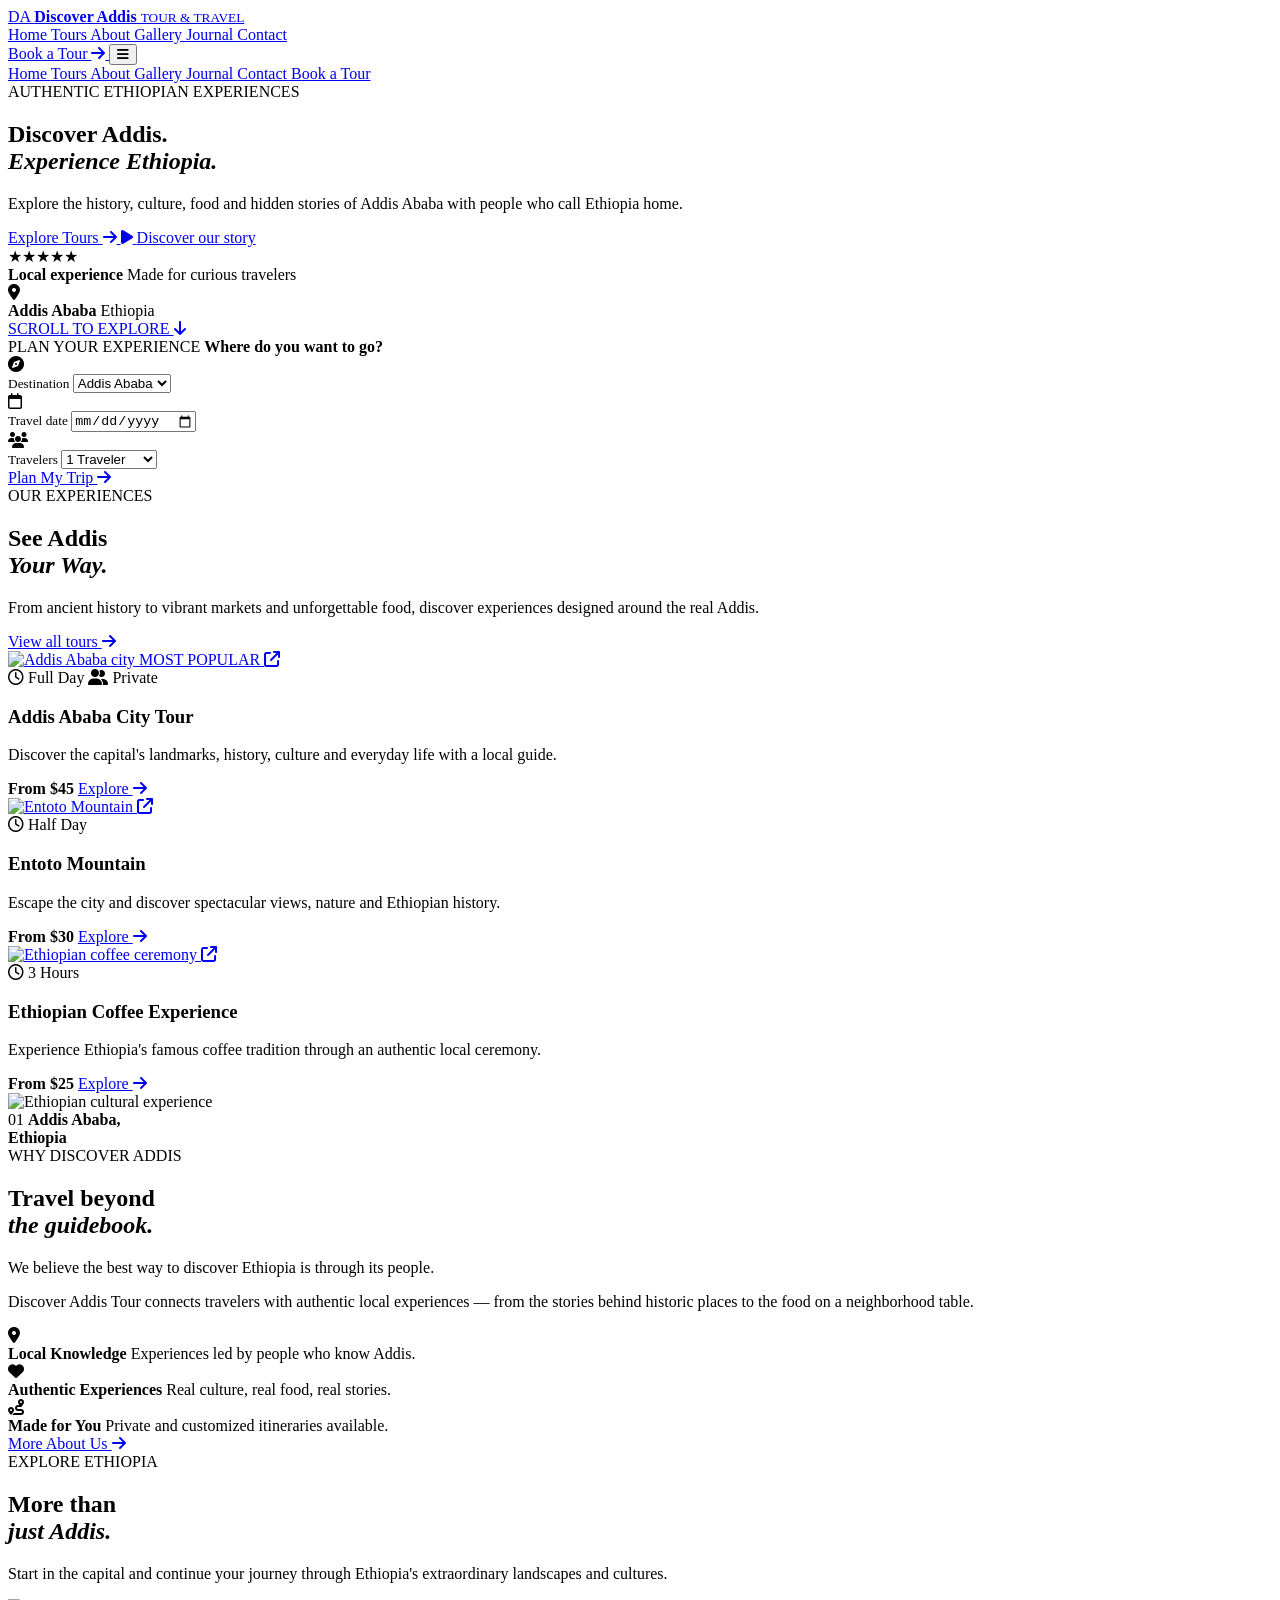
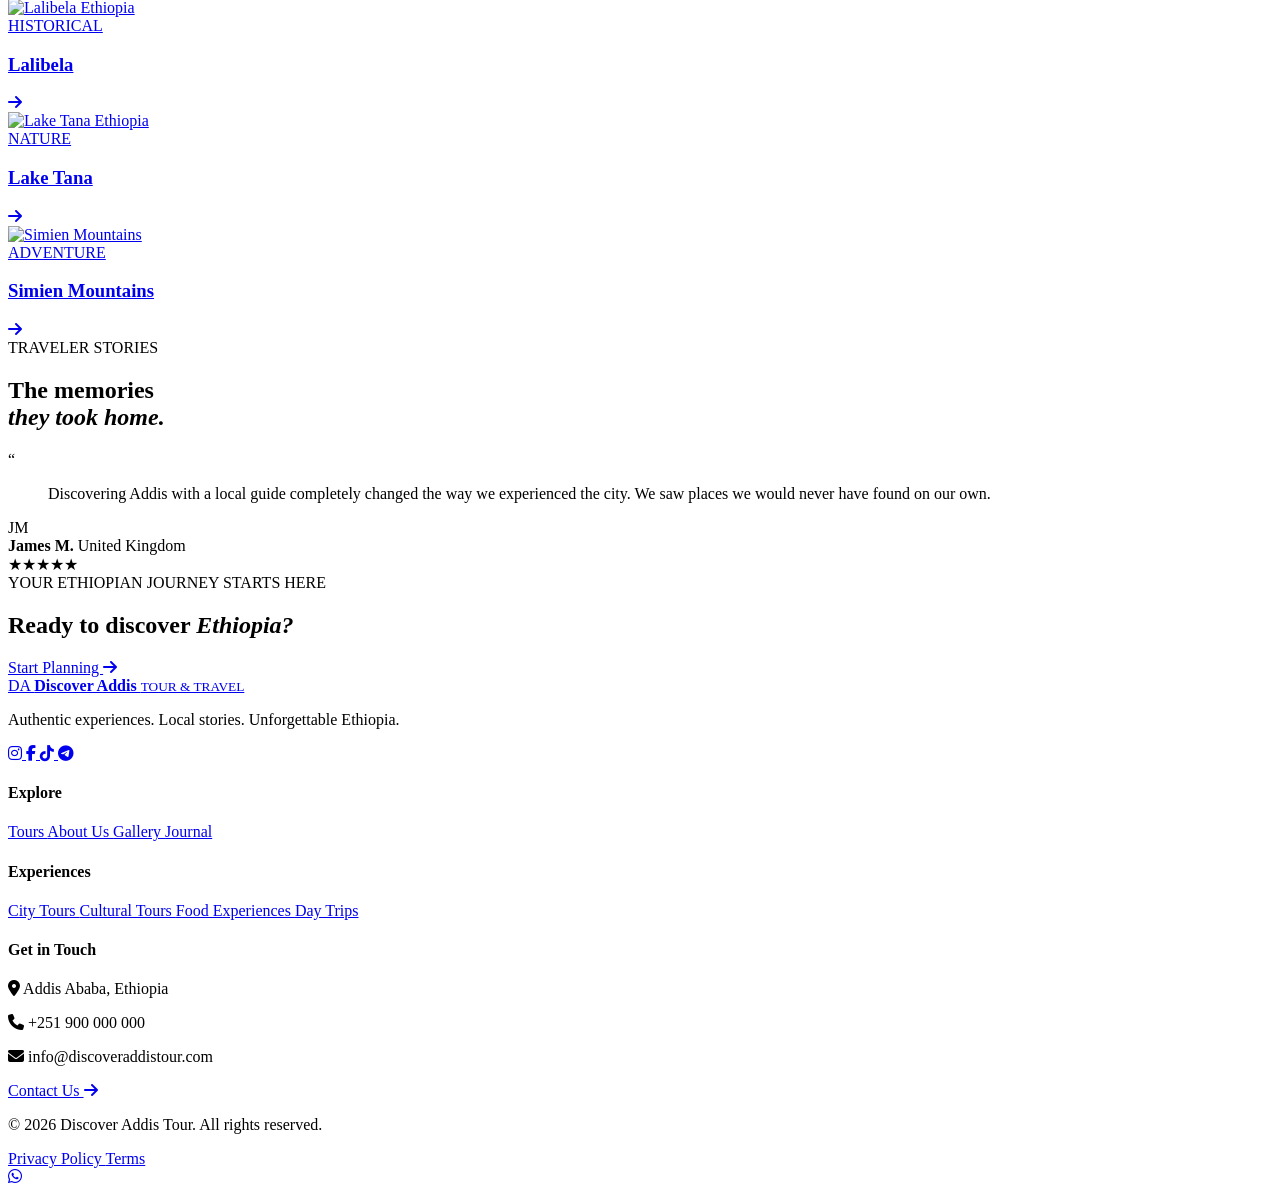
==== index.html @ e132320f "Add files via upload" ====
<!DOCTYPE html>
<html lang="en">
<head>

    <meta charset="UTF-8">

    <meta name="viewport"
          content="width=device-width, initial-scale=1.0">

    <title>
        Discover Addis Tour | Experience Ethiopia
    </title>

    <meta name="description"
          content="Discover Addis Ababa and Ethiopia with authentic local tours, cultural experiences, food tours, city tours and customized travel experiences.">

    <meta name="keywords"
          content="Addis Ababa tours, Ethiopia tours, Addis city tour, Ethiopia travel, Ethiopian culture, Discover Addis Tour">

    <link rel="preconnect"
          href="https://fonts.googleapis.com">

    <link rel="preconnect"
          href="https://fonts.gstatic.com"
          crossorigin>

    <link href="https://fonts.googleapis.com/css2?family=DM+Sans:wght@400;500;600;700&family=Playfair+Display:wght@500;600;700&display=swap"
          rel="stylesheet">

    <link rel="stylesheet"
          href="https://cdnjs.cloudflare.com/ajax/libs/font-awesome/6.6.0/css/all.min.css">

    <link rel="stylesheet"
          href="css/style.css">

</head>


<body>


<!-- =====================================================
     HEADER
===================================================== -->

<header class="site-header">

    <div class="container header-inner">


        <!-- LOGO -->

        <a href="index.html"
           class="brand">

            <span class="brand-mark">
                DA
            </span>

            <span class="brand-text">

                <strong>
                    Discover Addis
                </strong>

                <small>
                    TOUR & TRAVEL
                </small>

            </span>

        </a>


        <!-- DESKTOP NAVIGATION -->

        <nav class="main-nav">

            <a href="index.html"
               class="active">
                Home
            </a>

            <a href="tours.html">
                Tours
            </a>

            <a href="about.html">
                About
            </a>

            <a href="gallery.html">
                Gallery
            </a>

            <a href="blog.html">
                Journal
            </a>

            <a href="contact.html">
                Contact
            </a>

        </nav>


        <!-- HEADER ACTION -->

        <a href="contact.html"
           class="header-book">

            Book a Tour

            <i class="fa-solid fa-arrow-right"></i>

        </a>


        <!-- MOBILE BUTTON -->

        <button class="mobile-menu"
                id="mobileMenu"
                aria-label="Open menu">

            <i class="fa-solid fa-bars"></i>

        </button>

    </div>

</header>



<!-- =====================================================
     MOBILE NAVIGATION
===================================================== -->

<div class="mobile-nav"
     id="mobileNav">

    <a href="index.html">
        Home
    </a>

    <a href="tours.html">
        Tours
    </a>

    <a href="about.html">
        About
    </a>

    <a href="gallery.html">
        Gallery
    </a>

    <a href="blog.html">
        Journal
    </a>

    <a href="contact.html">
        Contact
    </a>

    <a href="contact.html"
       class="mobile-book">

        Book a Tour

    </a>

</div>



<!-- =====================================================
     HERO
===================================================== -->

<section class="home-hero">


    <div class="hero-background"></div>


    <div class="container hero-container">


        <div class="hero-copy">


            <div class="hero-eyebrow">

                <span></span>

                AUTHENTIC ETHIOPIAN EXPERIENCES

            </div>


            <h1>

                Discover Addis.
                <br>

                <em>
                    Experience Ethiopia.
                </em>

            </h1>


            <p>

                Explore the history, culture, food and
                hidden stories of Addis Ababa with people
                who call Ethiopia home.

            </p>


            <div class="hero-actions">

                <a href="tours.html"
                   class="btn btn-gold">

                    Explore Tours

                    <i class="fa-solid fa-arrow-right"></i>

                </a>


                <a href="#experience"
                   class="hero-text-link">

                    <span class="play-icon">

                        <i class="fa-solid fa-play"></i>

                    </span>

                    Discover our story

                </a>

            </div>


        </div>


        <!-- HERO SIDE INFO -->

        <div class="hero-side">


            <div class="hero-rating">

                <div class="stars">

                    ★★★★★

                </div>

                <strong>
                    Local experience
                </strong>

                <span>
                    Made for curious travelers
                </span>

            </div>


            <div class="hero-location">

                <i class="fa-solid fa-location-dot"></i>

                <div>

                    <strong>
                        Addis Ababa
                    </strong>

                    <span>
                        Ethiopia
                    </span>

                </div>

            </div>


        </div>

    </div>


    <!-- SCROLL -->

    <a href="#featured"
       class="scroll-down">

        <span>
            SCROLL TO EXPLORE
        </span>

        <i class="fa-solid fa-arrow-down"></i>

    </a>

</section>



<!-- =====================================================
     BOOKING BAR
===================================================== -->

<section class="booking-section">

    <div class="container">

        <div class="booking-card">


            <div class="booking-intro">

                <span>
                    PLAN YOUR EXPERIENCE
                </span>

                <strong>
                    Where do you want to go?
                </strong>

            </div>


            <div class="booking-field">

                <i class="fa-solid fa-compass"></i>

                <div>

                    <small>
                        Destination
                    </small>

                    <select>

                        <option>
                            Addis Ababa
                        </option>

                        <option>
                            Ethiopia
                        </option>

                    </select>

                </div>

            </div>


            <div class="booking-field">

                <i class="fa-regular fa-calendar"></i>

                <div>

                    <small>
                        Travel date
                    </small>

                    <input type="date">

                </div>

            </div>


            <div class="booking-field">

                <i class="fa-solid fa-users"></i>

                <div>

                    <small>
                        Travelers
                    </small>

                    <select>

                        <option>
                            1 Traveler
                        </option>

                        <option>
                            2 Travelers
                        </option>

                        <option>
                            3 Travelers
                        </option>

                        <option>
                            4 Travelers
                        </option>

                        <option>
                            5+ Travelers
                        </option>

                    </select>

                </div>

            </div>


            <a href="contact.html"
               class="booking-submit">

                Plan My Trip

                <i class="fa-solid fa-arrow-right"></i>

            </a>

        </div>

    </div>

</section>



<!-- =====================================================
     FEATURED TOURS
===================================================== -->

<section class="featured-section"
         id="featured">

    <div class="container">


        <div class="section-top">


            <div>

                <span class="eyebrow">
                    OUR EXPERIENCES
                </span>

                <h2>
                    See Addis
                    <br>
                    <em>Your Way.</em>
                </h2>

            </div>


            <div class="section-description">

                <p>

                    From ancient history to vibrant
                    markets and unforgettable food,
                    discover experiences designed
                    around the real Addis.

                </p>


                <a href="tours.html"
                   class="under-link">

                    View all tours

                    <i class="fa-solid fa-arrow-right"></i>

                </a>

            </div>

        </div>



        <div class="tour-grid">


            <!-- TOUR 1 -->

            <article class="experience-card large-card">

                <a href="tour-details.html"
                   class="experience-image">

                    <img src="images/addis-city.jpg"
                         alt="Addis Ababa city">

                    <span class="card-tag">
                        MOST POPULAR
                    </span>

                    <span class="image-arrow">

                        <i class="fa-solid fa-arrow-up-right-from-square"></i>

                    </span>

                </a>


                <div class="experience-content">

                    <div class="experience-meta">

                        <span>
                            <i class="fa-regular fa-clock"></i>
                            Full Day
                        </span>

                        <span>
                            <i class="fa-solid fa-user-group"></i>
                            Private
                        </span>

                    </div>


                    <h3>
                        Addis Ababa City Tour
                    </h3>


                    <p>

                        Discover the capital's landmarks,
                        history, culture and everyday life
                        with a local guide.

                    </p>


                    <div class="experience-bottom">

                        <strong>
                            From $45
                        </strong>

                        <a href="tour-details.html">

                            Explore

                            <i class="fa-solid fa-arrow-right"></i>

                        </a>

                    </div>

                </div>

            </article>



            <!-- TOUR 2 -->

            <article class="experience-card">

                <a href="tour-details.html"
                   class="experience-image">

                    <img src="images/entoto.jpg"
                         alt="Entoto Mountain">

                    <span class="image-arrow">

                        <i class="fa-solid fa-arrow-up-right-from-square"></i>

                    </span>

                </a>


                <div class="experience-content">

                    <div class="experience-meta">

                        <span>
                            <i class="fa-regular fa-clock"></i>
                            Half Day
                        </span>

                    </div>


                    <h3>
                        Entoto Mountain
                    </h3>


                    <p>

                        Escape the city and discover
                        spectacular views, nature and
                        Ethiopian history.

                    </p>


                    <div class="experience-bottom">

                        <strong>
                            From $30
                        </strong>

                        <a href="tour-details.html">

                            Explore

                            <i class="fa-solid fa-arrow-right"></i>

                        </a>

                    </div>

                </div>

            </article>



            <!-- TOUR 3 -->

            <article class="experience-card">

                <a href="tour-details.html"
                   class="experience-image">

                    <img src="images/coffee.jpg"
                         alt="Ethiopian coffee ceremony">

                    <span class="image-arrow">

                        <i class="fa-solid fa-arrow-up-right-from-square"></i>

                    </span>

                </a>


                <div class="experience-content">

                    <div class="experience-meta">

                        <span>
                            <i class="fa-regular fa-clock"></i>
                            3 Hours
                        </span>

                    </div>


                    <h3>
                        Ethiopian Coffee Experience
                    </h3>


                    <p>

                        Experience Ethiopia's famous coffee
                        tradition through an authentic
                        local ceremony.

                    </p>


                    <div class="experience-bottom">

                        <strong>
                            From $25
                        </strong>

                        <a href="tour-details.html">

                            Explore

                            <i class="fa-solid fa-arrow-right"></i>

                        </a>

                    </div>

                </div>

            </article>


        </div>

    </div>

</section>



<!-- =====================================================
     EXPERIENCE / ABOUT
===================================================== -->

<section class="experience-section"
         id="experience">

    <div class="container experience-layout">


        <div class="experience-photo">

            <img src="images/ethiopia-culture.jpg"
                 alt="Ethiopian cultural experience">

            <div class="photo-caption">

                <span>
                    01
                </span>

                <strong>
                    Addis Ababa,
                    <br>
                    Ethiopia
                </strong>

            </div>

        </div>


        <div class="experience-copy">

            <span class="eyebrow">
                WHY DISCOVER ADDIS
            </span>


            <h2>

                Travel beyond
                <br>

                <em>the guidebook.</em>

            </h2>


            <p>

                We believe the best way to discover
                Ethiopia is through its people.

            </p>


            <p>

                Discover Addis Tour connects travelers
                with authentic local experiences —
                from the stories behind historic places
                to the food on a neighborhood table.

            </p>


            <div class="benefit-list">


                <div class="benefit">

                    <span class="benefit-icon">

                        <i class="fa-solid fa-location-dot"></i>

                    </span>

                    <div>

                        <strong>
                            Local Knowledge
                        </strong>

                        <span>
                            Experiences led by people
                            who know Addis.
                        </span>

                    </div>

                </div>


                <div class="benefit">

                    <span class="benefit-icon">

                        <i class="fa-solid fa-heart"></i>

                    </span>

                    <div>

                        <strong>
                            Authentic Experiences
                        </strong>

                        <span>
                            Real culture, real food,
                            real stories.
                        </span>

                    </div>

                </div>


                <div class="benefit">

                    <span class="benefit-icon">

                        <i class="fa-solid fa-route"></i>

                    </span>

                    <div>

                        <strong>
                            Made for You
                        </strong>

                        <span>
                            Private and customized
                            itineraries available.
                        </span>

                    </div>

                </div>


            </div>


            <a href="about.html"
               class="btn btn-dark">

                More About Us

                <i class="fa-solid fa-arrow-right"></i>

            </a>

        </div>

    </div>

</section>



<!-- =====================================================
     DESTINATIONS
===================================================== -->

<section class="destinations-section">

    <div class="container">


        <div class="section-top">

            <div>

                <span class="eyebrow">
                    EXPLORE ETHIOPIA
                </span>

                <h2>
                    More than
                    <br>
                    <em>just Addis.</em>
                </h2>

            </div>


            <p class="section-description">

                Start in the capital and continue
                your journey through Ethiopia's
                extraordinary landscapes and cultures.

            </p>

        </div>



        <div class="destination-grid">


            <a href="tours.html"
               class="destination-card destination-large">

                <img src="images/lalibela.jpg"
                     alt="Lalibela Ethiopia">

                <div class="destination-overlay">

                    <span>
                        HISTORICAL
                    </span>

                    <h3>
                        Lalibela
                    </h3>

                    <i class="fa-solid fa-arrow-right"></i>

                </div>

            </a>


            <a href="tours.html"
               class="destination-card">

                <img src="images/lake-tana.jpg"
                     alt="Lake Tana Ethiopia">

                <div class="destination-overlay">

                    <span>
                        NATURE
                    </span>

                    <h3>
                        Lake Tana
                    </h3>

                    <i class="fa-solid fa-arrow-right"></i>

                </div>

            </a>


            <a href="tours.html"
               class="destination-card">

                <img src="images/simien.jpg"
                     alt="Simien Mountains">

                <div class="destination-overlay">

                    <span>
                        ADVENTURE
                    </span>

                    <h3>
                        Simien Mountains
                    </h3>

                    <i class="fa-solid fa-arrow-right"></i>

                </div>

            </a>


        </div>

    </div>

</section>



<!-- =====================================================
     TESTIMONIAL
===================================================== -->

<section class="testimonial-section">

    <div class="container">


        <div class="testimonial-heading">

            <span class="eyebrow">
                TRAVELER STORIES
            </span>

            <h2>
                The memories
                <br>
                <em>they took home.</em>
            </h2>

        </div>


        <div class="testimonial-card">


            <div class="quote-mark">
                “
            </div>


            <blockquote>

                Discovering Addis with a local guide
                completely changed the way we experienced
                the city. We saw places we would never
                have found on our own.

            </blockquote>


            <div class="testimonial-person">

                <div class="person-avatar">
                    JM
                </div>

                <div>

                    <strong>
                        James M.
                    </strong>

                    <span>
                        United Kingdom
                    </span>

                </div>

            </div>


            <div class="testimonial-stars">
                ★★★★★
            </div>

        </div>

    </div>

</section>



<!-- =====================================================
     CTA
===================================================== -->

<section class="home-cta">

    <div class="container">

        <div class="cta-inner">


            <div>

                <span class="eyebrow">
                    YOUR ETHIOPIAN JOURNEY STARTS HERE
                </span>

                <h2>

                    Ready to discover
                    <em>Ethiopia?</em>

                </h2>

            </div>


            <a href="contact.html"
               class="btn btn-gold">

                Start Planning

                <i class="fa-solid fa-arrow-right"></i>

            </a>

        </div>

    </div>

</section>



<!-- =====================================================
     FOOTER
===================================================== -->

<footer class="site-footer">

    <div class="container footer-main">


        <!-- BRAND -->

        <div class="footer-brand">

            <a href="index.html"
               class="brand footer-logo">

                <span class="brand-mark">
                    DA
                </span>

                <span class="brand-text">

                    <strong>
                        Discover Addis
                    </strong>

                    <small>
                        TOUR & TRAVEL
                    </small>

                </span>

            </a>


            <p>

                Authentic experiences.
                Local stories.
                Unforgettable Ethiopia.

            </p>


            <div class="socials">

                <a href="#"
                   aria-label="Instagram">

                    <i class="fa-brands fa-instagram"></i>

                </a>

                <a href="#"
                   aria-label="Facebook">

                    <i class="fa-brands fa-facebook-f"></i>

                </a>

                <a href="#"
                   aria-label="TikTok">

                    <i class="fa-brands fa-tiktok"></i>

                </a>

                <a href="#"
                   aria-label="Telegram">

                    <i class="fa-brands fa-telegram"></i>

                </a>

            </div>

        </div>



        <!-- LINKS -->

        <div class="footer-column">

            <h4>
                Explore
            </h4>

            <a href="tours.html">
                Tours
            </a>

            <a href="about.html">
                About Us
            </a>

            <a href="gallery.html">
                Gallery
            </a>

            <a href="blog.html">
                Journal
            </a>

        </div>



        <!-- TOUR TYPES -->

        <div class="footer-column">

            <h4>
                Experiences
            </h4>

            <a href="tours.html">
                City Tours
            </a>

            <a href="tours.html">
                Cultural Tours
            </a>

            <a href="tours.html">
                Food Experiences
            </a>

            <a href="tours.html">
                Day Trips
            </a>

        </div>



        <!-- CONTACT -->

        <div class="footer-column footer-contact">

            <h4>
                Get in Touch
            </h4>

            <p>

                <i class="fa-solid fa-location-dot"></i>

                Addis Ababa, Ethiopia

            </p>

            <p>

                <i class="fa-solid fa-phone"></i>

                +251 900 000 000

            </p>

            <p>

                <i class="fa-solid fa-envelope"></i>

                info@discoveraddistour.com

            </p>


            <a href="contact.html"
               class="footer-contact-link">

                Contact Us

                <i class="fa-solid fa-arrow-right"></i>

            </a>

        </div>


    </div>


    <div class="container footer-bottom">

        <p>
            © 2026 Discover Addis Tour.
            All rights reserved.
        </p>

        <div>

            <a href="#">
                Privacy Policy
            </a>

            <a href="#">
                Terms
            </a>

        </div>

    </div>

</footer>



<!-- =====================================================
     FLOATING WHATSAPP
===================================================== -->

<a href="https://wa.me/251900000000"
   target="_blank"
   rel="noopener"
   class="whatsapp-float"
   aria-label="Chat on WhatsApp">

    <i class="fa-brands fa-whatsapp"></i>

</a>



<!-- =====================================================
     JAVASCRIPT
===================================================== -->

<script src="js/script.js"></script>

</body>
</html>
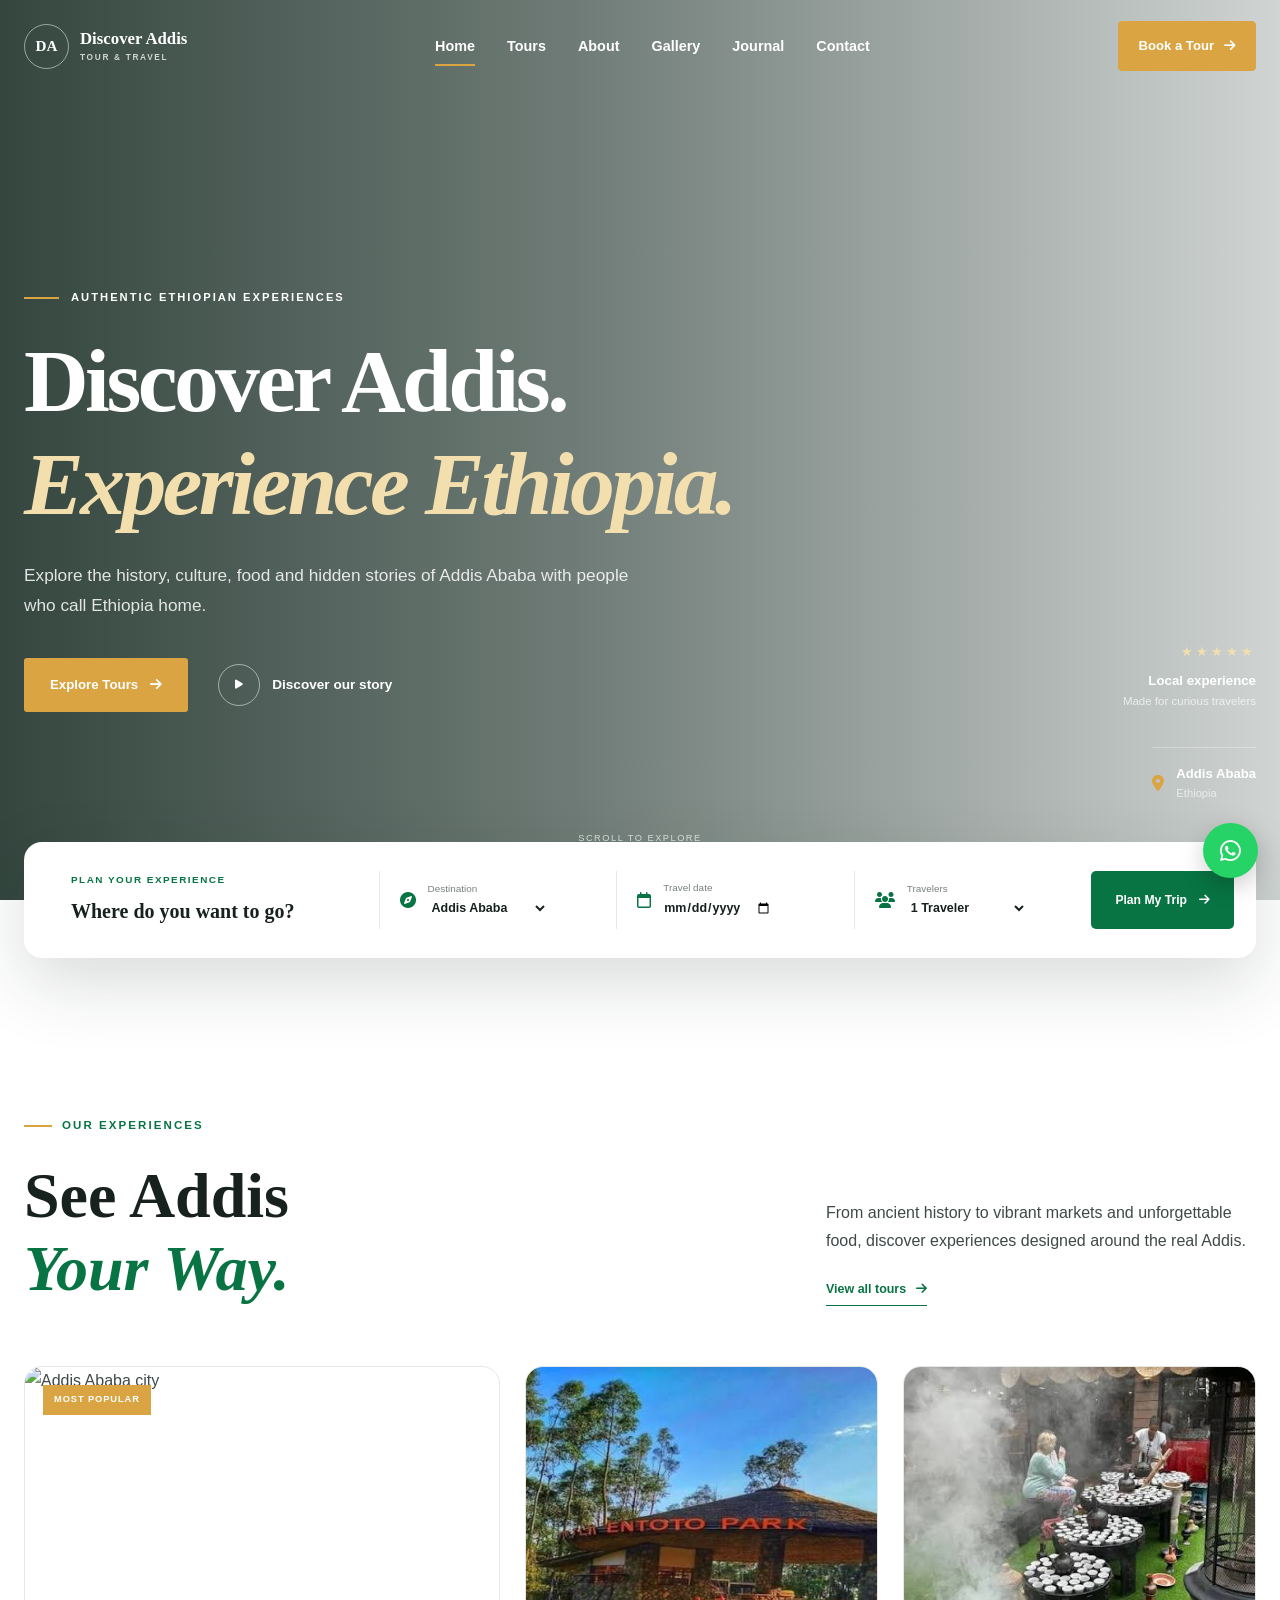
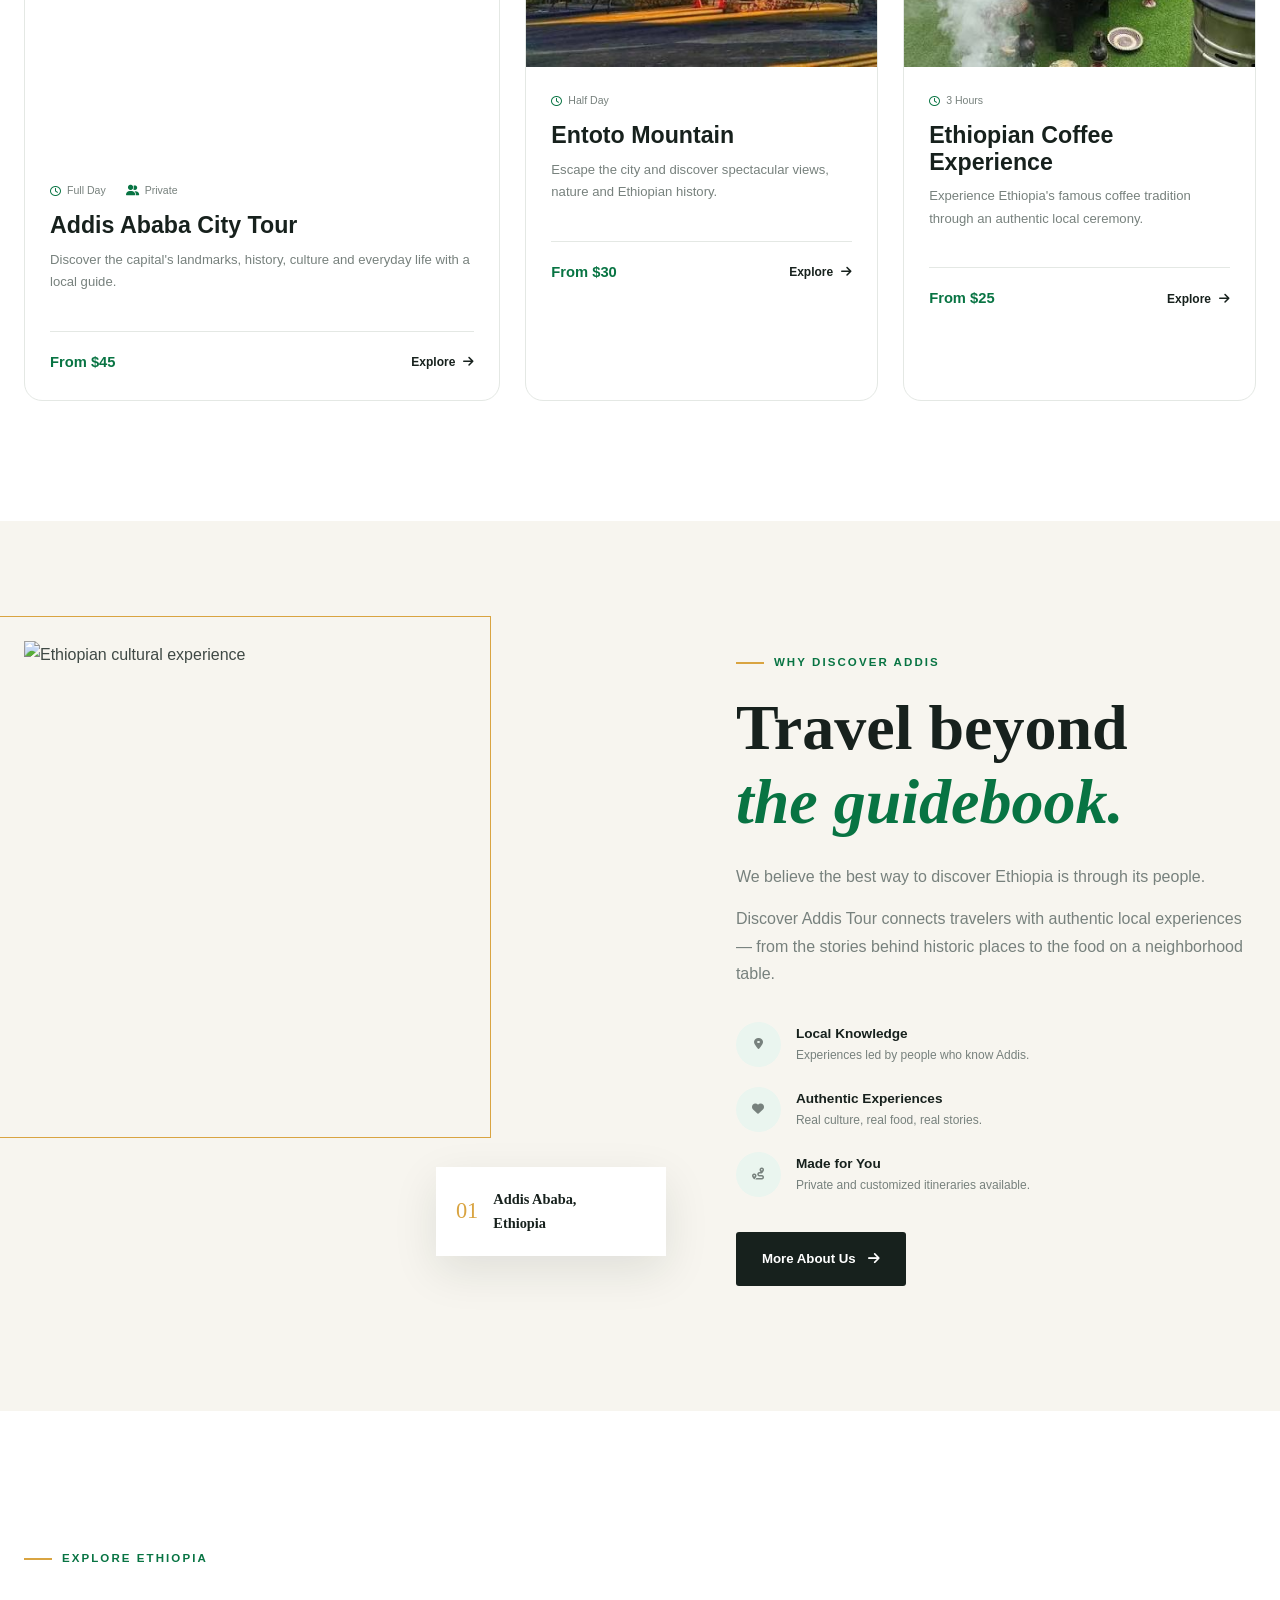
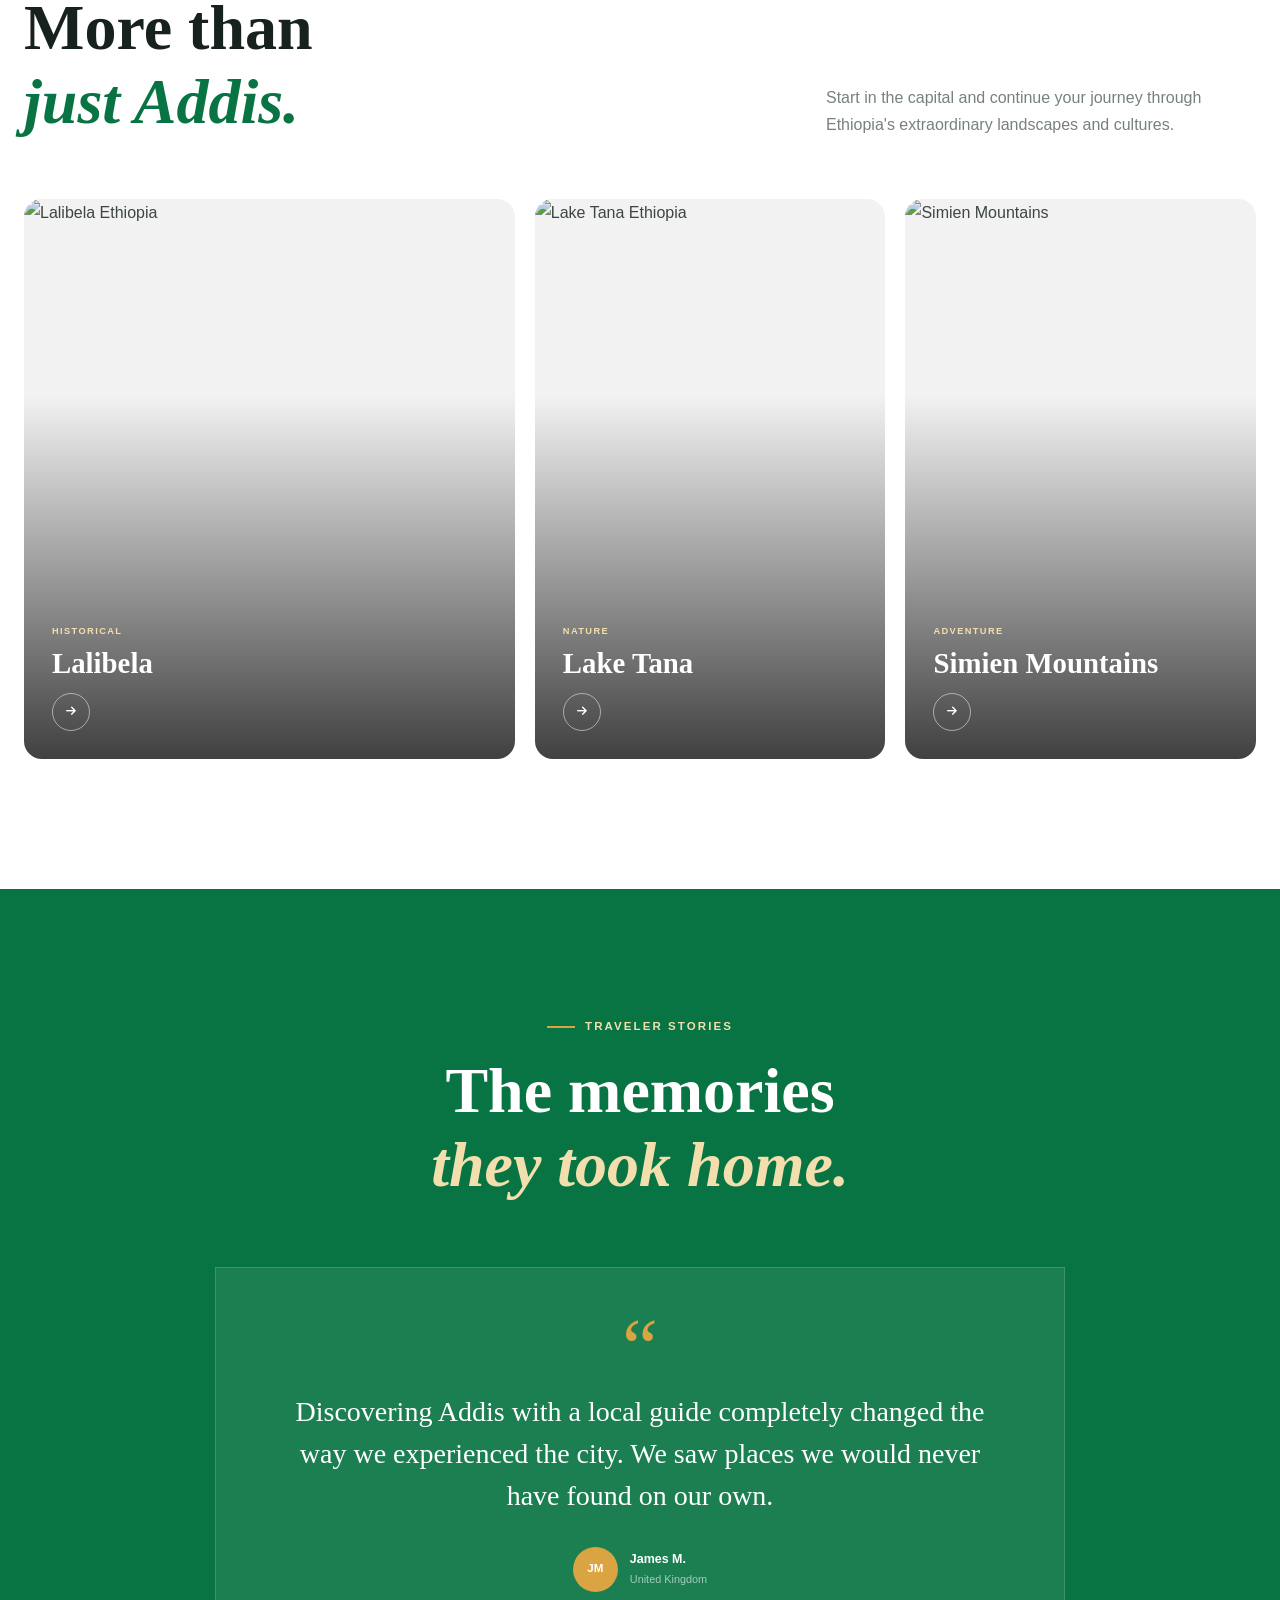
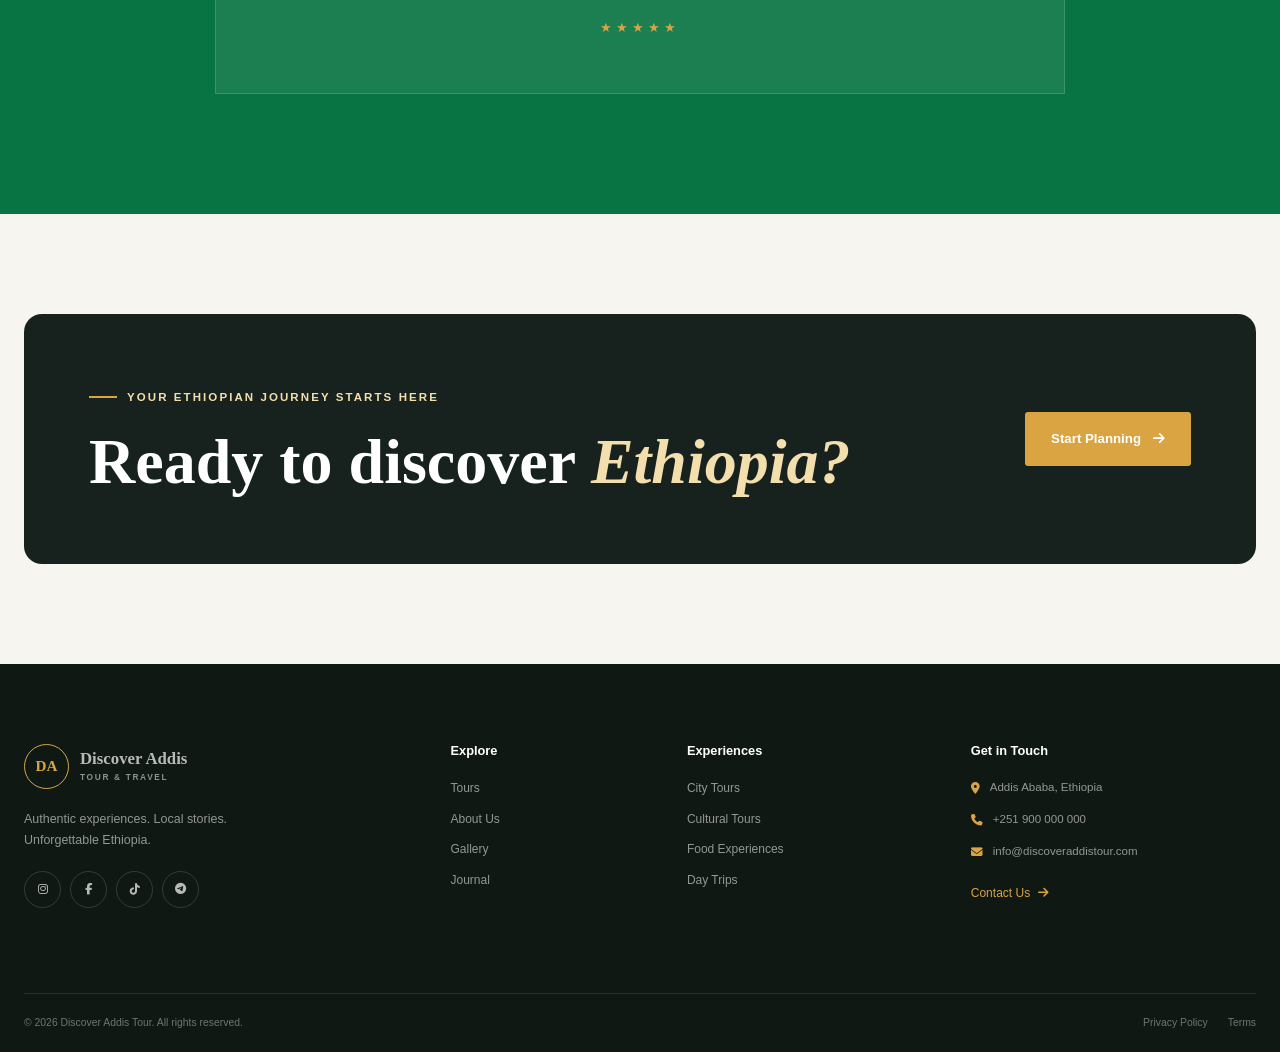
==== commit 8a4b48b3: "Change greeting from 'Hello' to 'Goodbye'" ====
--- a/index.html
+++ b/index.html
@@ -1327,7 +1327,7 @@
      FLOATING WHATSAPP
 ===================================================== -->
 
-<a href="https://wa.me/251900000000"
+<a href="https://wa.me/251944142559"
    target="_blank"
    rel="noopener"
    class="whatsapp-float"
@@ -1346,4 +1346,4 @@
 <script src="js/script.js"></script>
 
 </body>
-</html>+</html>
--- a/css/style.css
+++ b/css/style.css
@@ -0,0 +1,3522 @@
+/* =========================================================
+   DISCOVER ADDIS TOUR
+   PREMIUM TRAVEL WEBSITE
+   MAIN STYLESHEET
+========================================================= */
+
+
+/* =========================================================
+   ROOT VARIABLES
+========================================================= */
+
+:root {
+
+    --green: #087443;
+    --green-dark: #045a34;
+    --green-light: #eaf5ef;
+
+    --gold: #d9a441;
+    --gold-light: #f3dfae;
+
+    --dark: #17211d;
+    --dark-2: #26322d;
+
+    --text: #3f4945;
+    --muted: #77817d;
+
+    --white: #ffffff;
+    --cream: #f7f5ef;
+    --light: #f1f3f0;
+
+    --border: #e4e8e4;
+
+    --shadow:
+        0 15px 45px rgba(20, 40, 30, 0.10);
+
+    --shadow-large:
+        0 25px 70px rgba(20, 40, 30, 0.16);
+
+    --radius: 18px;
+
+    --container: 1240px;
+
+    --transition:
+        all 0.35s ease;
+
+}
+
+
+/* =========================================================
+   RESET
+========================================================= */
+
+* {
+
+    margin: 0;
+    padding: 0;
+
+    box-sizing: border-box;
+
+}
+
+
+html {
+
+    scroll-behavior: smooth;
+
+}
+
+
+body {
+
+    font-family:
+        "DM Sans",
+        sans-serif;
+
+    color: var(--text);
+
+    background:
+        var(--white);
+
+    line-height: 1.7;
+
+    overflow-x: hidden;
+
+}
+
+
+img {
+
+    display: block;
+
+    width: 100%;
+
+}
+
+
+a {
+
+    color: inherit;
+
+    text-decoration: none;
+
+}
+
+
+button,
+input,
+select,
+textarea {
+
+    font-family: inherit;
+
+}
+
+
+button {
+
+    cursor: pointer;
+
+}
+
+
+ul {
+
+    list-style: none;
+
+}
+
+
+/* =========================================================
+   CONTAINER
+========================================================= */
+
+.container {
+
+    width: min(
+        calc(100% - 48px),
+        var(--container)
+    );
+
+    margin-inline: auto;
+
+}
+
+
+/* =========================================================
+   TYPOGRAPHY
+========================================================= */
+
+h1,
+h2,
+h3,
+h4 {
+
+    color: var(--dark);
+
+    line-height: 1.15;
+
+}
+
+
+h1,
+h2 {
+
+    font-family:
+        "Playfair Display",
+        serif;
+
+}
+
+
+h1 {
+
+    font-size:
+        clamp(3.4rem, 7vw, 6.5rem);
+
+}
+
+
+h2 {
+
+    font-size:
+        clamp(2.5rem, 5vw, 4.5rem);
+
+}
+
+
+h3 {
+
+    font-size: 1.45rem;
+
+}
+
+
+p {
+
+    color: var(--text);
+
+}
+
+
+.eyebrow {
+
+    display: inline-flex;
+
+    align-items: center;
+
+    gap: 10px;
+
+    margin-bottom: 18px;
+
+    color: var(--green);
+
+    font-size: 0.72rem;
+
+    font-weight: 700;
+
+    letter-spacing: 0.18em;
+
+    text-transform: uppercase;
+
+}
+
+
+.eyebrow::before {
+
+    content: "";
+
+    width: 28px;
+
+    height: 2px;
+
+    background: var(--gold);
+
+}
+
+
+.eyebrow em {
+
+    font-style: normal;
+
+}
+
+
+.section-description {
+
+    max-width: 430px;
+
+    color: var(--muted);
+
+}
+
+
+/* =========================================================
+   HEADER
+========================================================= */
+
+.site-header {
+
+    position: absolute;
+
+    top: 0;
+    left: 0;
+
+    z-index: 1000;
+
+    width: 100%;
+
+    color: var(--white);
+
+    transition:
+        background 0.35s ease,
+        box-shadow 0.35s ease,
+        transform 0.35s ease;
+
+}
+
+
+.site-header.scrolled {
+
+    position: fixed;
+
+    background:
+        rgba(255, 255, 255, 0.97);
+
+    color: var(--dark);
+
+    box-shadow:
+        0 8px 30px rgba(0, 0, 0, 0.08);
+
+    backdrop-filter:
+        blur(15px);
+
+}
+
+
+.header-inner {
+
+    min-height: 92px;
+
+    display: flex;
+
+    align-items: center;
+
+    justify-content: space-between;
+
+    gap: 30px;
+
+}
+
+
+/* =========================================================
+   BRAND
+========================================================= */
+
+.brand {
+
+    display: inline-flex;
+
+    align-items: center;
+
+    gap: 11px;
+
+    flex-shrink: 0;
+
+}
+
+
+.brand-mark {
+
+    width: 45px;
+    height: 45px;
+
+    display: grid;
+
+    place-items: center;
+
+    border: 1px solid
+        rgba(255, 255, 255, 0.5);
+
+    border-radius: 50%;
+
+    color: var(--white);
+
+    font-family:
+        "Playfair Display",
+        serif;
+
+    font-size: 0.95rem;
+
+    font-weight: 700;
+
+}
+
+
+.site-header.scrolled
+.brand-mark {
+
+    border-color:
+        var(--green);
+
+    color: var(--green);
+
+}
+
+
+.brand-text {
+
+    display: flex;
+
+    flex-direction: column;
+
+    line-height: 1.1;
+
+}
+
+
+.brand-text strong {
+
+    font-family:
+        "Playfair Display",
+        serif;
+
+    font-size: 1.05rem;
+
+}
+
+
+.brand-text small {
+
+    margin-top: 4px;
+
+    font-size: 0.52rem;
+
+    font-weight: 700;
+
+    letter-spacing: 0.2em;
+
+    opacity: 0.75;
+
+}
+
+
+/* =========================================================
+   DESKTOP NAV
+========================================================= */
+
+.main-nav {
+
+    display: flex;
+
+    align-items: center;
+
+    gap: 32px;
+
+}
+
+
+.main-nav a {
+
+    position: relative;
+
+    padding: 8px 0;
+
+    font-size: 0.9rem;
+
+    font-weight: 600;
+
+    color: inherit;
+
+}
+
+
+.main-nav a::after {
+
+    content: "";
+
+    position: absolute;
+
+    bottom: 0;
+    left: 0;
+
+    width: 0;
+
+    height: 2px;
+
+    background:
+        var(--gold);
+
+    transition:
+        width 0.3s ease;
+
+}
+
+
+.main-nav a:hover::after,
+.main-nav a.active::after {
+
+    width: 100%;
+
+}
+
+
+/* =========================================================
+   HEADER BOOK BUTTON
+========================================================= */
+
+.header-book {
+
+    display: inline-flex;
+
+    align-items: center;
+
+    gap: 10px;
+
+    padding:
+        13px 20px;
+
+    border: 1px solid
+        var(--gold);
+
+    color: var(--white);
+
+    background:
+        var(--gold);
+
+    font-size: 0.82rem;
+
+    font-weight: 700;
+
+    border-radius: 4px;
+
+    transition: var(--transition);
+
+}
+
+
+.header-book:hover {
+
+    background:
+        var(--green);
+
+    border-color:
+        var(--green);
+
+    transform:
+        translateY(-2px);
+
+}
+
+
+.site-header.scrolled
+.header-book {
+
+    color: var(--white);
+
+}
+
+
+/* =========================================================
+   MOBILE MENU BUTTON
+========================================================= */
+
+.mobile-menu {
+
+    display: none;
+
+    width: 45px;
+    height: 45px;
+
+    border: none;
+
+    background: transparent;
+
+    color: inherit;
+
+    font-size: 1.35rem;
+
+}
+
+
+/* =========================================================
+   MOBILE NAVIGATION
+========================================================= */
+
+.mobile-nav {
+
+    position: fixed;
+
+    top: 92px;
+    left: 0;
+
+    z-index: 999;
+
+    width: 100%;
+
+    display: none;
+
+    flex-direction: column;
+
+    padding: 20px 24px 30px;
+
+    background:
+        var(--white);
+
+    box-shadow:
+        0 15px 40px
+        rgba(0, 0, 0, 0.10);
+
+}
+
+
+.mobile-nav.active {
+
+    display: flex;
+
+}
+
+
+.mobile-nav a {
+
+    padding: 14px 0;
+
+    border-bottom:
+        1px solid var(--border);
+
+    color:
+        var(--dark);
+
+    font-weight: 600;
+
+}
+
+
+.mobile-nav .mobile-book {
+
+    margin-top: 15px;
+
+    padding: 15px;
+
+    border: none;
+
+    text-align: center;
+
+    background:
+        var(--green);
+
+    color:
+        var(--white);
+
+}
+
+
+/* =========================================================
+   HERO
+========================================================= */
+
+.home-hero {
+
+    position: relative;
+
+    min-height:
+        780px;
+
+    height:
+        100vh;
+
+    max-height:
+        950px;
+
+    display: flex;
+
+    align-items: center;
+
+    overflow: hidden;
+
+    color:
+        var(--white);
+
+}
+
+
+.hero-background {
+
+    position: absolute;
+
+    inset: 0;
+
+    background-image:
+        linear-gradient(
+            90deg,
+            rgba(6, 28, 19, 0.82) 0%,
+            rgba(6, 28, 19, 0.58) 45%,
+            rgba(6, 28, 19, 0.18) 100%
+        ),
+        url("../images/addis-hero.jpg");
+
+    background-size: cover;
+
+    background-position: center;
+
+    transform:
+        scale(1.02);
+
+}
+
+
+.hero-container {
+
+    position: relative;
+
+    z-index: 2;
+
+    display: flex;
+
+    align-items: center;
+
+    justify-content: space-between;
+
+    min-height: 100%;
+
+    padding-top: 100px;
+
+}
+
+
+.hero-copy {
+
+    max-width: 820px;
+
+}
+
+
+.hero-eyebrow {
+
+    display: flex;
+
+    align-items: center;
+
+    gap: 12px;
+
+    margin-bottom: 22px;
+
+    font-size: 0.7rem;
+
+    font-weight: 700;
+
+    letter-spacing: 0.18em;
+
+}
+
+
+.hero-eyebrow span {
+
+    width: 35px;
+
+    height: 2px;
+
+    background:
+        var(--gold);
+
+}
+
+
+.hero-copy h1 {
+
+    color:
+        var(--white);
+
+    letter-spacing:
+        -0.04em;
+
+}
+
+
+.hero-copy h1 em {
+
+    color:
+        var(--gold-light);
+
+    font-style:
+        italic;
+
+}
+
+
+.hero-copy p {
+
+    max-width: 610px;
+
+    margin-top: 26px;
+
+    color:
+        rgba(255, 255, 255, 0.85);
+
+    font-size: 1.08rem;
+
+}
+
+
+.hero-actions {
+
+    display: flex;
+
+    align-items: center;
+
+    gap: 30px;
+
+    margin-top: 38px;
+
+}
+
+
+/* =========================================================
+   BUTTONS
+========================================================= */
+
+.btn {
+
+    display: inline-flex;
+
+    align-items: center;
+
+    justify-content: center;
+
+    gap: 12px;
+
+    min-height: 54px;
+
+    padding:
+        0 25px;
+
+    border: 1px solid transparent;
+
+    border-radius: 3px;
+
+    font-size: 0.83rem;
+
+    font-weight: 700;
+
+    transition: var(--transition);
+
+}
+
+
+.btn-gold {
+
+    background:
+        var(--gold);
+
+    color:
+        var(--white);
+
+}
+
+
+.btn-gold:hover {
+
+    background:
+        var(--green);
+
+    transform:
+        translateY(-3px);
+
+    box-shadow:
+        0 12px 30px
+        rgba(0, 0, 0, 0.18);
+
+}
+
+
+.btn-dark {
+
+    background:
+        var(--dark);
+
+    color:
+        var(--white);
+
+}
+
+
+.btn-dark:hover {
+
+    background:
+        var(--green);
+
+    transform:
+        translateY(-3px);
+
+}
+
+
+.hero-text-link {
+
+    display: inline-flex;
+
+    align-items: center;
+
+    gap: 12px;
+
+    color:
+        var(--white);
+
+    font-size: 0.85rem;
+
+    font-weight: 600;
+
+}
+
+
+.play-icon {
+
+    width: 42px;
+    height: 42px;
+
+    display: grid;
+
+    place-items: center;
+
+    border:
+        1px solid
+        rgba(255,255,255,0.5);
+
+    border-radius: 50%;
+
+    font-size: 0.65rem;
+
+}
+
+
+.hero-text-link:hover
+.play-icon {
+
+    background:
+        var(--gold);
+
+    border-color:
+        var(--gold);
+
+}
+
+
+/* =========================================================
+   HERO SIDE
+========================================================= */
+
+.hero-side {
+
+    align-self:
+        flex-end;
+
+    padding-bottom:
+        100px;
+
+    display: flex;
+
+    flex-direction: column;
+
+    align-items: flex-end;
+
+    gap: 35px;
+
+}
+
+
+.hero-rating {
+
+    display: flex;
+
+    flex-direction: column;
+
+    align-items: flex-end;
+
+}
+
+
+.stars {
+
+    color:
+        var(--gold-light);
+
+    letter-spacing:
+        3px;
+
+    font-size: 0.8rem;
+
+}
+
+
+.hero-rating strong {
+
+    margin-top: 7px;
+
+    font-size: 0.83rem;
+
+}
+
+
+.hero-rating span {
+
+    color:
+        rgba(255,255,255,0.7);
+
+    font-size: 0.72rem;
+
+}
+
+
+.hero-location {
+
+    display: flex;
+
+    align-items: center;
+
+    gap: 12px;
+
+    padding-top: 18px;
+
+    border-top:
+        1px solid
+        rgba(255,255,255,0.3);
+
+}
+
+
+.hero-location > i {
+
+    color:
+        var(--gold);
+
+}
+
+
+.hero-location div {
+
+    display: flex;
+
+    flex-direction: column;
+
+    line-height: 1.2;
+
+}
+
+
+.hero-location strong {
+
+    font-size: 0.82rem;
+
+}
+
+
+.hero-location span {
+
+    margin-top: 5px;
+
+    color:
+        rgba(255,255,255,0.65);
+
+    font-size: 0.7rem;
+
+}
+
+
+/* =========================================================
+   SCROLL DOWN
+========================================================= */
+
+.scroll-down {
+
+    position: absolute;
+
+    z-index: 3;
+
+    bottom: 35px;
+
+    left: 50%;
+
+    transform:
+        translateX(-50%);
+
+    display: flex;
+
+    flex-direction: column;
+
+    align-items: center;
+
+    gap: 9px;
+
+    color:
+        rgba(255,255,255,0.75);
+
+    font-size: 0.58rem;
+
+    letter-spacing:
+        0.16em;
+
+}
+
+
+.scroll-down i {
+
+    color:
+        var(--gold);
+
+    animation:
+        scrollArrow 1.8s infinite;
+
+}
+
+
+@keyframes scrollArrow {
+
+    0%,
+    100% {
+
+        transform:
+            translateY(0);
+
+    }
+
+    50% {
+
+        transform:
+            translateY(7px);
+
+    }
+
+}
+
+
+/* =========================================================
+   BOOKING SECTION
+========================================================= */
+
+.booking-section {
+
+    position: relative;
+
+    z-index: 10;
+
+    margin-top:
+        -58px;
+
+}
+
+
+.booking-card {
+
+    min-height: 116px;
+
+    display: grid;
+
+    grid-template-columns:
+        1.4fr
+        1fr
+        1fr
+        1fr
+        auto;
+
+    align-items: center;
+
+    gap: 0;
+
+    padding:
+        18px 22px;
+
+    background:
+        var(--white);
+
+    box-shadow:
+        var(--shadow-large);
+
+    border-radius:
+        var(--radius);
+
+}
+
+
+.booking-intro {
+
+    display: flex;
+
+    flex-direction: column;
+
+    padding:
+        0 25px;
+
+}
+
+
+.booking-intro span {
+
+    color:
+        var(--green);
+
+    font-size: 0.62rem;
+
+    font-weight: 700;
+
+    letter-spacing:
+        0.15em;
+
+}
+
+
+.booking-intro strong {
+
+    margin-top: 5px;
+
+    color:
+        var(--dark);
+
+    font-family:
+        "Playfair Display",
+        serif;
+
+    font-size:
+        1.25rem;
+
+}
+
+
+.booking-field {
+
+    display: flex;
+
+    align-items: center;
+
+    gap: 12px;
+
+    min-height: 58px;
+
+    padding:
+        0 20px;
+
+    border-left:
+        1px solid var(--border);
+
+}
+
+
+.booking-field > i {
+
+    color:
+        var(--green);
+
+    font-size: 1rem;
+
+}
+
+
+.booking-field > div {
+
+    display: flex;
+
+    flex-direction: column;
+
+}
+
+
+.booking-field small {
+
+    color:
+        var(--muted);
+
+    font-size:
+        0.62rem;
+
+}
+
+
+.booking-field select,
+.booking-field input {
+
+    min-width: 120px;
+
+    padding: 3px 20px 3px 0;
+
+    border: none;
+
+    outline: none;
+
+    background:
+        transparent;
+
+    color:
+        var(--dark);
+
+    font-size:
+        0.78rem;
+
+    font-weight:
+        700;
+
+}
+
+
+.booking-submit {
+
+    min-height: 58px;
+
+    display: inline-flex;
+
+    align-items: center;
+
+    gap: 12px;
+
+    padding:
+        0 24px;
+
+    background:
+        var(--green);
+
+    color:
+        var(--white);
+
+    border-radius:
+        5px;
+
+    font-size:
+        0.76rem;
+
+    font-weight:
+        700;
+
+    white-space:
+        nowrap;
+
+    transition:
+        var(--transition);
+
+}
+
+
+.booking-submit:hover {
+
+    background:
+        var(--gold);
+
+}
+
+
+/* =========================================================
+   FEATURED SECTION
+========================================================= */
+
+.featured-section {
+
+    padding:
+        150px 0 120px;
+
+}
+
+
+.section-top {
+
+    display: flex;
+
+    align-items: flex-end;
+
+    justify-content: space-between;
+
+    gap: 50px;
+
+    margin-bottom: 60px;
+
+}
+
+
+.section-top h2 {
+
+    margin-top: 5px;
+
+}
+
+
+.section-top h2 em {
+
+    color:
+        var(--green);
+
+    font-style:
+        italic;
+
+}
+
+
+.section-description p {
+
+    margin-bottom:
+        20px;
+
+}
+
+
+.under-link {
+
+    display: inline-flex;
+
+    align-items: center;
+
+    gap: 10px;
+
+    padding-bottom:
+        5px;
+
+    border-bottom:
+        1px solid var(--green);
+
+    color:
+        var(--green);
+
+    font-size:
+        0.78rem;
+
+    font-weight:
+        700;
+
+}
+
+
+.under-link:hover {
+
+    color:
+        var(--gold);
+
+    border-color:
+        var(--gold);
+
+}
+
+
+/* =========================================================
+   TOUR GRID
+========================================================= */
+
+.tour-grid {
+
+    display: grid;
+
+    grid-template-columns:
+        1.35fr 1fr 1fr;
+
+    gap:
+        25px;
+
+}
+
+
+.experience-card {
+
+    overflow:
+        hidden;
+
+    background:
+        var(--white);
+
+    border:
+        1px solid var(--border);
+
+    border-radius:
+        var(--radius);
+
+    transition:
+        var(--transition);
+
+}
+
+
+.experience-card:hover {
+
+    transform:
+        translateY(-8px);
+
+    box-shadow:
+        var(--shadow-large);
+
+}
+
+
+.experience-image {
+
+    position:
+        relative;
+
+    display:
+        block;
+
+    height:
+        300px;
+
+    overflow:
+        hidden;
+
+}
+
+
+.large-card
+.experience-image {
+
+    height:
+        390px;
+
+}
+
+
+.experience-image img {
+
+    height:
+        100%;
+
+    object-fit:
+        cover;
+
+    transition:
+        transform 0.6s ease;
+
+}
+
+
+.experience-card:hover
+.experience-image img {
+
+    transform:
+        scale(1.06);
+
+}
+
+
+.card-tag {
+
+    position:
+        absolute;
+
+    top:
+        18px;
+
+    left:
+        18px;
+
+    padding:
+        7px 11px;
+
+    background:
+        var(--gold);
+
+    color:
+        var(--white);
+
+    font-size:
+        0.58rem;
+
+    font-weight:
+        700;
+
+    letter-spacing:
+        0.1em;
+
+}
+
+
+.image-arrow {
+
+    position:
+        absolute;
+
+    right:
+        18px;
+
+    bottom:
+        18px;
+
+    width:
+        42px;
+
+    height:
+        42px;
+
+    display:
+        grid;
+
+    place-items:
+        center;
+
+    border-radius:
+        50%;
+
+    background:
+        rgba(255,255,255,0.95);
+
+    color:
+        var(--green);
+
+    font-size:
+        0.75rem;
+
+    opacity:
+        0;
+
+    transform:
+        translateY(10px);
+
+    transition:
+        var(--transition);
+
+}
+
+
+.experience-card:hover
+.image-arrow {
+
+    opacity:
+        1;
+
+    transform:
+        translateY(0);
+
+}
+
+
+.experience-content {
+
+    padding:
+        25px;
+
+}
+
+
+.experience-meta {
+
+    display:
+        flex;
+
+    gap:
+        20px;
+
+    margin-bottom:
+        12px;
+
+}
+
+
+.experience-meta span {
+
+    display:
+        flex;
+
+    align-items:
+        center;
+
+    gap:
+        6px;
+
+    color:
+        var(--muted);
+
+    font-size:
+        0.66rem;
+
+}
+
+
+.experience-meta i {
+
+    color:
+        var(--green);
+
+}
+
+
+.experience-content h3 {
+
+    margin-bottom:
+        10px;
+
+}
+
+
+.experience-content p {
+
+    min-height:
+        60px;
+
+    color:
+        var(--muted);
+
+    font-size:
+        0.82rem;
+
+}
+
+
+.experience-bottom {
+
+    display:
+        flex;
+
+    align-items:
+        center;
+
+    justify-content:
+        space-between;
+
+    margin-top:
+        22px;
+
+    padding-top:
+        18px;
+
+    border-top:
+        1px solid var(--border);
+
+}
+
+
+.experience-bottom strong {
+
+    color:
+        var(--green);
+
+    font-size:
+        0.92rem;
+
+}
+
+
+.experience-bottom a {
+
+    display:
+        inline-flex;
+
+    align-items:
+        center;
+
+    gap:
+        8px;
+
+    color:
+        var(--dark);
+
+    font-size:
+        0.75rem;
+
+    font-weight:
+        700;
+
+}
+
+
+.experience-bottom a:hover {
+
+    color:
+        var(--green);
+
+}
+
+
+/* =========================================================
+   EXPERIENCE SECTION
+========================================================= */
+
+.experience-section {
+
+    padding:
+        120px 0;
+
+    background:
+        var(--cream);
+
+}
+
+
+.experience-layout {
+
+    display:
+        grid;
+
+    grid-template-columns:
+        1fr 0.85fr;
+
+    gap:
+        100px;
+
+    align-items:
+        center;
+
+}
+
+
+.experience-photo {
+
+    position:
+        relative;
+
+    min-height:
+        650px;
+
+}
+
+
+.experience-photo::before {
+
+    content:
+        "";
+
+    position:
+        absolute;
+
+    top:
+        -25px;
+
+    left:
+        -25px;
+
+    width:
+        80%;
+
+    height:
+        80%;
+
+    border:
+        1px solid
+        var(--gold);
+
+    z-index:
+        0;
+
+}
+
+
+.experience-photo img {
+
+    position:
+        relative;
+
+    z-index:
+        1;
+
+    height:
+        650px;
+
+    object-fit:
+        cover;
+
+}
+
+
+.photo-caption {
+
+    position:
+        absolute;
+
+    right:
+        -30px;
+
+    bottom:
+        35px;
+
+    z-index:
+        2;
+
+    display:
+        flex;
+
+    align-items:
+        center;
+
+    gap:
+        15px;
+
+    min-width:
+        230px;
+
+    padding:
+        20px;
+
+    background:
+        var(--white);
+
+    box-shadow:
+        var(--shadow);
+
+}
+
+
+.photo-caption span {
+
+    color:
+        var(--gold);
+
+    font-family:
+        "Playfair Display",
+        serif;
+
+    font-size:
+        1.4rem;
+
+}
+
+
+.photo-caption strong {
+
+    color:
+        var(--dark);
+
+    font-family:
+        "Playfair Display",
+        serif;
+
+    font-size:
+        0.9rem;
+
+}
+
+
+.experience-copy h2 {
+
+    margin-bottom:
+        25px;
+
+}
+
+
+.experience-copy h2 em {
+
+    color:
+        var(--green);
+
+    font-style:
+        italic;
+
+}
+
+
+.experience-copy > p {
+
+    max-width:
+        510px;
+
+    margin-bottom:
+        15px;
+
+    color:
+        var(--muted);
+
+}
+
+
+.benefit-list {
+
+    display:
+        flex;
+
+    flex-direction:
+        column;
+
+    gap:
+        20px;
+
+    margin:
+        35px 0;
+
+}
+
+
+.benefit {
+
+    display:
+        flex;
+
+    align-items:
+        flex-start;
+
+    gap:
+        15px;
+
+}
+
+
+.benefit-icon {
+
+    flex-shrink:
+        0;
+
+    width:
+        45px;
+
+    height:
+        45px;
+
+    display:
+        grid;
+
+    place-items:
+        center;
+
+    border-radius:
+        50%;
+
+    background:
+        var(--green-light);
+
+    color:
+        var(--green);
+
+}
+
+
+.benefit div {
+
+    display:
+        flex;
+
+    flex-direction:
+        column;
+
+}
+
+
+.benefit strong {
+
+    color:
+        var(--dark);
+
+    font-size:
+        0.85rem;
+
+}
+
+
+.benefit span {
+
+    color:
+        var(--muted);
+
+    font-size:
+        0.75rem;
+
+}
+
+
+/* =========================================================
+   DESTINATIONS
+========================================================= */
+
+.destinations-section {
+
+    padding:
+        130px 0;
+
+}
+
+
+.destination-grid {
+
+    display:
+        grid;
+
+    grid-template-columns:
+        1.4fr 1fr 1fr;
+
+    gap:
+        20px;
+
+}
+
+
+.destination-card {
+
+    position:
+        relative;
+
+    min-height:
+        460px;
+
+    overflow:
+        hidden;
+
+    border-radius:
+        var(--radius);
+
+}
+
+
+.destination-large {
+
+    min-height:
+        560px;
+
+}
+
+
+.destination-card::after {
+
+    content:
+        "";
+
+    position:
+        absolute;
+
+    inset:
+        0;
+
+    background:
+        linear-gradient(
+            to top,
+            rgba(0,0,0,0.75),
+            rgba(0,0,0,0.05) 65%
+        );
+
+}
+
+
+.destination-card img {
+
+    position:
+        absolute;
+
+    inset:
+        0;
+
+    width:
+        100%;
+
+    height:
+        100%;
+
+    object-fit:
+        cover;
+
+    transition:
+        transform 0.6s ease;
+
+}
+
+
+.destination-card:hover img {
+
+    transform:
+        scale(1.07);
+
+}
+
+
+.destination-overlay {
+
+    position:
+        absolute;
+
+    z-index:
+        2;
+
+    left:
+        28px;
+
+    right:
+        28px;
+
+    bottom:
+        28px;
+
+    color:
+        var(--white);
+
+}
+
+
+.destination-overlay span {
+
+    font-size:
+        0.58rem;
+
+    font-weight:
+        700;
+
+    letter-spacing:
+        0.15em;
+
+    color:
+        var(--gold-light);
+
+}
+
+
+.destination-overlay h3 {
+
+    margin:
+        5px 0 12px;
+
+    color:
+        var(--white);
+
+    font-family:
+        "Playfair Display",
+        serif;
+
+    font-size:
+        1.8rem;
+
+}
+
+
+.destination-overlay i {
+
+    width:
+        38px;
+
+    height:
+        38px;
+
+    display:
+        grid;
+
+    place-items:
+        center;
+
+    border:
+        1px solid
+        rgba(255,255,255,0.5);
+
+    border-radius:
+        50%;
+
+    font-size:
+        0.7rem;
+
+}
+
+
+/* =========================================================
+   TESTIMONIAL
+========================================================= */
+
+.testimonial-section {
+
+    padding:
+        120px 0;
+
+    background:
+        var(--green);
+
+}
+
+
+.testimonial-heading {
+
+    text-align:
+        center;
+
+}
+
+
+.testimonial-heading
+.eyebrow {
+
+    color:
+        var(--gold-light);
+
+}
+
+
+.testimonial-heading h2 {
+
+    color:
+        var(--white);
+
+}
+
+
+.testimonial-heading h2 em {
+
+    color:
+        var(--gold-light);
+
+    font-style:
+        italic;
+
+}
+
+
+.testimonial-card {
+
+    position:
+        relative;
+
+    max-width:
+        850px;
+
+    margin:
+        65px auto 0;
+
+    padding:
+        55px;
+
+    background:
+        rgba(255,255,255,0.08);
+
+    border:
+        1px solid
+        rgba(255,255,255,0.15);
+
+    text-align:
+        center;
+
+}
+
+
+.quote-mark {
+
+    color:
+        var(--gold);
+
+    font-family:
+        "Playfair Display",
+        serif;
+
+    font-size:
+        5rem;
+
+    line-height:
+        0.6;
+
+}
+
+
+.testimonial-card blockquote {
+
+    margin:
+        20px auto 30px;
+
+    max-width:
+        700px;
+
+    color:
+        var(--white);
+
+    font-family:
+        "Playfair Display",
+        serif;
+
+    font-size:
+        clamp(1.25rem, 2.5vw, 1.75rem);
+
+    line-height:
+        1.5;
+
+}
+
+
+.testimonial-person {
+
+    display:
+        inline-flex;
+
+    align-items:
+        center;
+
+    gap:
+        12px;
+
+    text-align:
+        left;
+
+}
+
+
+.person-avatar {
+
+    width:
+        45px;
+
+    height:
+        45px;
+
+    display:
+        grid;
+
+    place-items:
+        center;
+
+    border-radius:
+        50%;
+
+    background:
+        var(--gold);
+
+    color:
+        var(--white);
+
+    font-size:
+        0.72rem;
+
+    font-weight:
+        700;
+
+}
+
+
+.testimonial-person div:last-child {
+
+    display:
+        flex;
+
+    flex-direction:
+        column;
+
+}
+
+
+.testimonial-person strong {
+
+    color:
+        var(--white);
+
+    font-size:
+        0.78rem;
+
+}
+
+
+.testimonial-person span {
+
+    color:
+        rgba(255,255,255,0.6);
+
+    font-size:
+        0.68rem;
+
+}
+
+
+.testimonial-stars {
+
+    margin-top:
+        25px;
+
+    color:
+        var(--gold);
+
+    letter-spacing:
+        4px;
+
+    font-size:
+        0.8rem;
+
+}
+
+
+/* =========================================================
+   CTA
+========================================================= */
+
+.home-cta {
+
+    padding:
+        100px 0;
+
+    background:
+        var(--cream);
+
+}
+
+
+.cta-inner {
+
+    display:
+        flex;
+
+    align-items:
+        center;
+
+    justify-content:
+        space-between;
+
+    gap:
+        40px;
+
+    padding:
+        65px;
+
+    background:
+        var(--dark);
+
+    border-radius:
+        var(--radius);
+
+}
+
+
+.cta-inner .eyebrow {
+
+    color:
+        var(--gold-light);
+
+}
+
+
+.cta-inner h2 {
+
+    color:
+        var(--white);
+
+}
+
+
+.cta-inner h2 em {
+
+    color:
+        var(--gold-light);
+
+    font-style:
+        italic;
+
+}
+
+
+/* =========================================================
+   FOOTER
+========================================================= */
+
+.site-footer {
+
+    background:
+        #101814;
+
+    color:
+        rgba(255,255,255,0.7);
+
+}
+
+
+.footer-main {
+
+    display:
+        grid;
+
+    grid-template-columns:
+        1.5fr
+        0.7fr
+        0.9fr
+        1.2fr;
+
+    gap:
+        70px;
+
+    padding:
+        80px 0;
+
+}
+
+
+.footer-logo
+.brand-mark {
+
+    border-color:
+        var(--gold);
+
+    color:
+        var(--gold);
+
+}
+
+
+.footer-brand > p {
+
+    max-width:
+        270px;
+
+    margin:
+        20px 0;
+
+    color:
+        rgba(255,255,255,0.55);
+
+    font-size:
+        0.78rem;
+
+}
+
+
+.socials {
+
+    display:
+        flex;
+
+    gap:
+        9px;
+
+}
+
+
+.socials a {
+
+    width:
+        37px;
+
+    height:
+        37px;
+
+    display:
+        grid;
+
+    place-items:
+        center;
+
+    border:
+        1px solid
+        rgba(255,255,255,0.15);
+
+    border-radius:
+        50%;
+
+    font-size:
+        0.72rem;
+
+    transition:
+        var(--transition);
+
+}
+
+
+.socials a:hover {
+
+    background:
+        var(--gold);
+
+    border-color:
+        var(--gold);
+
+    color:
+        var(--white);
+
+}
+
+
+.footer-column {
+
+    display:
+        flex;
+
+    flex-direction:
+        column;
+
+    align-items:
+        flex-start;
+
+}
+
+
+.footer-column h4 {
+
+    margin-bottom:
+        20px;
+
+    color:
+        var(--white);
+
+    font-size:
+        0.8rem;
+
+}
+
+
+.footer-column a {
+
+    margin-bottom:
+        10px;
+
+    color:
+        rgba(255,255,255,0.55);
+
+    font-size:
+        0.75rem;
+
+    transition:
+        var(--transition);
+
+}
+
+
+.footer-column a:hover {
+
+    color:
+        var(--gold);
+
+    transform:
+        translateX(3px);
+
+}
+
+
+.footer-contact p {
+
+    display:
+        flex;
+
+    align-items:
+        flex-start;
+
+    gap:
+        10px;
+
+    margin-bottom:
+        12px;
+
+    color:
+        rgba(255,255,255,0.55);
+
+    font-size:
+        0.72rem;
+
+}
+
+
+.footer-contact p i {
+
+    margin-top:
+        5px;
+
+    color:
+        var(--gold);
+
+}
+
+
+.footer-contact-link {
+
+    display:
+        inline-flex;
+
+    align-items:
+        center;
+
+    gap:
+        8px;
+
+    margin-top:
+        10px;
+
+    color:
+        var(--gold) !important;
+
+}
+
+
+.footer-bottom {
+
+    display:
+        flex;
+
+    align-items:
+        center;
+
+    justify-content:
+        space-between;
+
+    gap:
+        20px;
+
+    padding:
+        20px 0;
+
+    border-top:
+        1px solid
+        rgba(255,255,255,0.1);
+
+}
+
+
+.footer-bottom p,
+.footer-bottom a {
+
+    color:
+        rgba(255,255,255,0.4);
+
+    font-size:
+        0.65rem;
+
+}
+
+
+.footer-bottom div {
+
+    display:
+        flex;
+
+    gap:
+        20px;
+
+}
+
+
+/* =========================================================
+   WHATSAPP FLOAT
+========================================================= */
+
+.whatsapp-float {
+
+    position:
+        fixed;
+
+    right:
+        22px;
+
+    bottom:
+        22px;
+
+    z-index:
+        900;
+
+    width:
+        55px;
+
+    height:
+        55px;
+
+    display:
+        grid;
+
+    place-items:
+        center;
+
+    border-radius:
+        50%;
+
+    background:
+        #25d366;
+
+    color:
+        var(--white);
+
+    font-size:
+        1.5rem;
+
+    box-shadow:
+        0 8px 25px
+        rgba(0,0,0,0.2);
+
+    transition:
+        var(--transition);
+
+}
+
+
+.whatsapp-float:hover {
+
+    transform:
+        translateY(-5px)
+        scale(1.05);
+
+}
+
+
+/* =========================================================
+   LIGHTBOX
+========================================================= */
+
+.gallery-lightbox {
+
+    position:
+        fixed;
+
+    inset:
+        0;
+
+    z-index:
+        9999;
+
+    display:
+        flex;
+
+    align-items:
+        center;
+
+    justify-content:
+        center;
+
+    padding:
+        30px;
+
+    background:
+        rgba(0,0,0,0.94);
+
+    opacity:
+        0;
+
+    visibility:
+        hidden;
+
+    transition:
+        all 0.3s ease;
+
+}
+
+
+.gallery-lightbox.active {
+
+    opacity:
+        1;
+
+    visibility:
+        visible;
+
+}
+
+
+.lightbox-image {
+
+    max-width:
+        90vw;
+
+    max-height:
+        85vh;
+
+    width:
+        auto;
+
+    object-fit:
+        contain;
+
+    border-radius:
+        5px;
+
+}
+
+
+.lightbox-close,
+.lightbox-prev,
+.lightbox-next {
+
+    position:
+        absolute;
+
+    width:
+        48px;
+
+    height:
+        48px;
+
+    display:
+        flex;
+
+    align-items:
+        center;
+
+    justify-content:
+        center;
+
+    border:
+        none;
+
+    background:
+        rgba(255,255,255,0.12);
+
+    color:
+        var(--white);
+
+    font-size:
+        20px;
+
+    border-radius:
+        50%;
+
+    transition:
+        var(--transition);
+
+}
+
+
+.lightbox-close:hover,
+.lightbox-prev:hover,
+.lightbox-next:hover {
+
+    background:
+        var(--green);
+
+}
+
+
+.lightbox-close {
+
+    top:
+        25px;
+
+    right:
+        25px;
+
+}
+
+
+.lightbox-prev {
+
+    left:
+        25px;
+
+}
+
+
+.lightbox-next {
+
+    right:
+        25px;
+
+}
+
+
+/* =========================================================
+   RESPONSIVE — TABLET
+========================================================= */
+
+@media (max-width: 1100px) {
+
+
+    .main-nav {
+
+        gap:
+            20px;
+
+    }
+
+
+    .header-book {
+
+        display:
+            none;
+
+    }
+
+
+    .booking-card {
+
+        grid-template-columns:
+            1fr 1fr;
+
+        gap:
+            10px;
+
+        padding:
+            20px;
+
+    }
+
+
+    .booking-intro {
+
+        padding:
+            10px;
+
+    }
+
+
+    .booking-field {
+
+        border:
+            1px solid var(--border);
+
+        border-radius:
+            5px;
+
+    }
+
+
+    .booking-submit {
+
+        justify-content:
+            center;
+
+    }
+
+
+    .tour-grid {
+
+        grid-template-columns:
+            1fr 1fr;
+
+    }
+
+
+    .large-card {
+
+        grid-column:
+            span 2;
+
+    }
+
+
+    .experience-layout {
+
+        gap:
+            60px;
+
+    }
+
+
+    .footer-main {
+
+        gap:
+            40px;
+
+    }
+
+}
+
+
+/* =========================================================
+   RESPONSIVE — MOBILE
+========================================================= */
+
+@media (max-width: 768px) {
+
+
+    .container {
+
+        width:
+            min(
+                calc(100% - 32px),
+                var(--container)
+            );
+
+    }
+
+
+    .header-inner {
+
+        min-height:
+            76px;
+
+    }
+
+
+    .main-nav {
+
+        display:
+            none;
+
+    }
+
+
+    .mobile-menu {
+
+        display:
+            block;
+
+    }
+
+
+    .mobile-nav {
+
+        top:
+            76px;
+
+    }
+
+
+    .home-hero {
+
+        min-height:
+            720px;
+
+        height:
+            auto;
+
+    }
+
+
+    .hero-background {
+
+        background-position:
+            58% center;
+
+        background-image:
+            linear-gradient(
+                90deg,
+                rgba(6, 28, 19, 0.84),
+                rgba(6, 28, 19, 0.48)
+            ),
+            url("../images/addis-hero.jpg");
+
+    }
+
+
+    .hero-container {
+
+        padding-top:
+            150px;
+
+        padding-bottom:
+            130px;
+
+    }
+
+
+    .hero-copy h1 {
+
+        font-size:
+            clamp(
+                3rem,
+                13vw,
+                4.8rem
+            );
+
+    }
+
+
+    .hero-copy p {
+
+        font-size:
+            0.92rem;
+
+    }
+
+
+    .hero-actions {
+
+        align-items:
+            flex-start;
+
+        flex-direction:
+            column;
+
+        gap:
+            20px;
+
+    }
+
+
+    .hero-side {
+
+        display:
+            none;
+
+    }
+
+
+    .scroll-down {
+
+        display:
+            none;
+
+    }
+
+
+    .booking-section {
+
+        margin-top:
+            -35px;
+
+    }
+
+
+    .booking-card {
+
+        grid-template-columns:
+            1fr;
+
+        padding:
+            18px;
+
+    }
+
+
+    .booking-intro {
+
+        padding:
+            8px 0 15px;
+
+    }
+
+
+    .booking-field {
+
+        border:
+            1px solid var(--border);
+
+    }
+
+
+    .featured-section,
+    .experience-section,
+    .destinations-section,
+    .testimonial-section {
+
+        padding:
+            80px 0;
+
+    }
+
+
+    .section-top {
+
+        align-items:
+            flex-start;
+
+        flex-direction:
+            column;
+
+        gap:
+            20px;
+
+        margin-bottom:
+            40px;
+
+    }
+
+
+    .tour-grid {
+
+        grid-template-columns:
+            1fr;
+
+    }
+
+
+    .large-card {
+
+        grid-column:
+            auto;
+
+    }
+
+
+    .large-card
+    .experience-image,
+    .experience-image {
+
+        height:
+            280px;
+
+    }
+
+
+    .experience-layout {
+
+        grid-template-columns:
+            1fr;
+
+        gap:
+            55px;
+
+    }
+
+
+    .experience-photo {
+
+        min-height:
+            450px;
+
+    }
+
+
+    .experience-photo img {
+
+        height:
+            450px;
+
+    }
+
+
+    .photo-caption {
+
+        right:
+            15px;
+
+        bottom:
+            20px;
+
+    }
+
+
+    .experience-photo::before {
+
+        top:
+            -15px;
+
+        left:
+            -10px;
+
+    }
+
+
+    .destination-grid {
+
+        grid-template-columns:
+            1fr;
+
+    }
+
+
+    .destination-card,
+    .destination-large {
+
+        min-height:
+            400px;
+
+    }
+
+
+    .testimonial-card {
+
+        padding:
+            35px 22px;
+
+    }
+
+
+    .home-cta {
+
+        padding:
+            70px 0;
+
+    }
+
+
+    .cta-inner {
+
+        align-items:
+            flex-start;
+
+        flex-direction:
+            column;
+
+        padding:
+            40px 25px;
+
+    }
+
+
+    .footer-main {
+
+        grid-template-columns:
+            1fr 1fr;
+
+        gap:
+            45px 25px;
+
+        padding:
+            60px 0;
+
+    }
+
+
+    .footer-brand {
+
+        grid-column:
+            span 2;
+
+    }
+
+
+    .footer-bottom {
+
+        align-items:
+            flex-start;
+
+        flex-direction:
+            column;
+
+    }
+
+}
+
+
+/* =========================================================
+   SMALL MOBILE
+========================================================= */
+
+@media (max-width: 480px) {
+
+
+    .brand-text strong {
+
+        font-size:
+            0.92rem;
+
+    }
+
+
+    .brand-mark {
+
+        width:
+            39px;
+
+        height:
+            39px;
+
+    }
+
+
+    .hero-copy h1 {
+
+        font-size:
+            2.9rem;
+
+    }
+
+
+    .hero-copy p {
+
+        font-size:
+            0.85rem;
+
+    }
+
+
+    .btn {
+
+        width:
+            100%;
+
+    }
+
+
+    .hero-text-link {
+
+        width:
+            auto;
+
+    }
+
+
+    .footer-main {
+
+        grid-template-columns:
+            1fr;
+
+    }
+
+
+    .footer-brand {
+
+        grid-column:
+            auto;
+
+    }
+
+
+    .footer-bottom div {
+
+        flex-wrap:
+            wrap;
+
+    }
+
+
+    .whatsapp-float {
+
+        right:
+            16px;
+
+        bottom:
+            16px;
+
+        width:
+            50px;
+
+        height:
+            50px;
+
+    }
+
+}
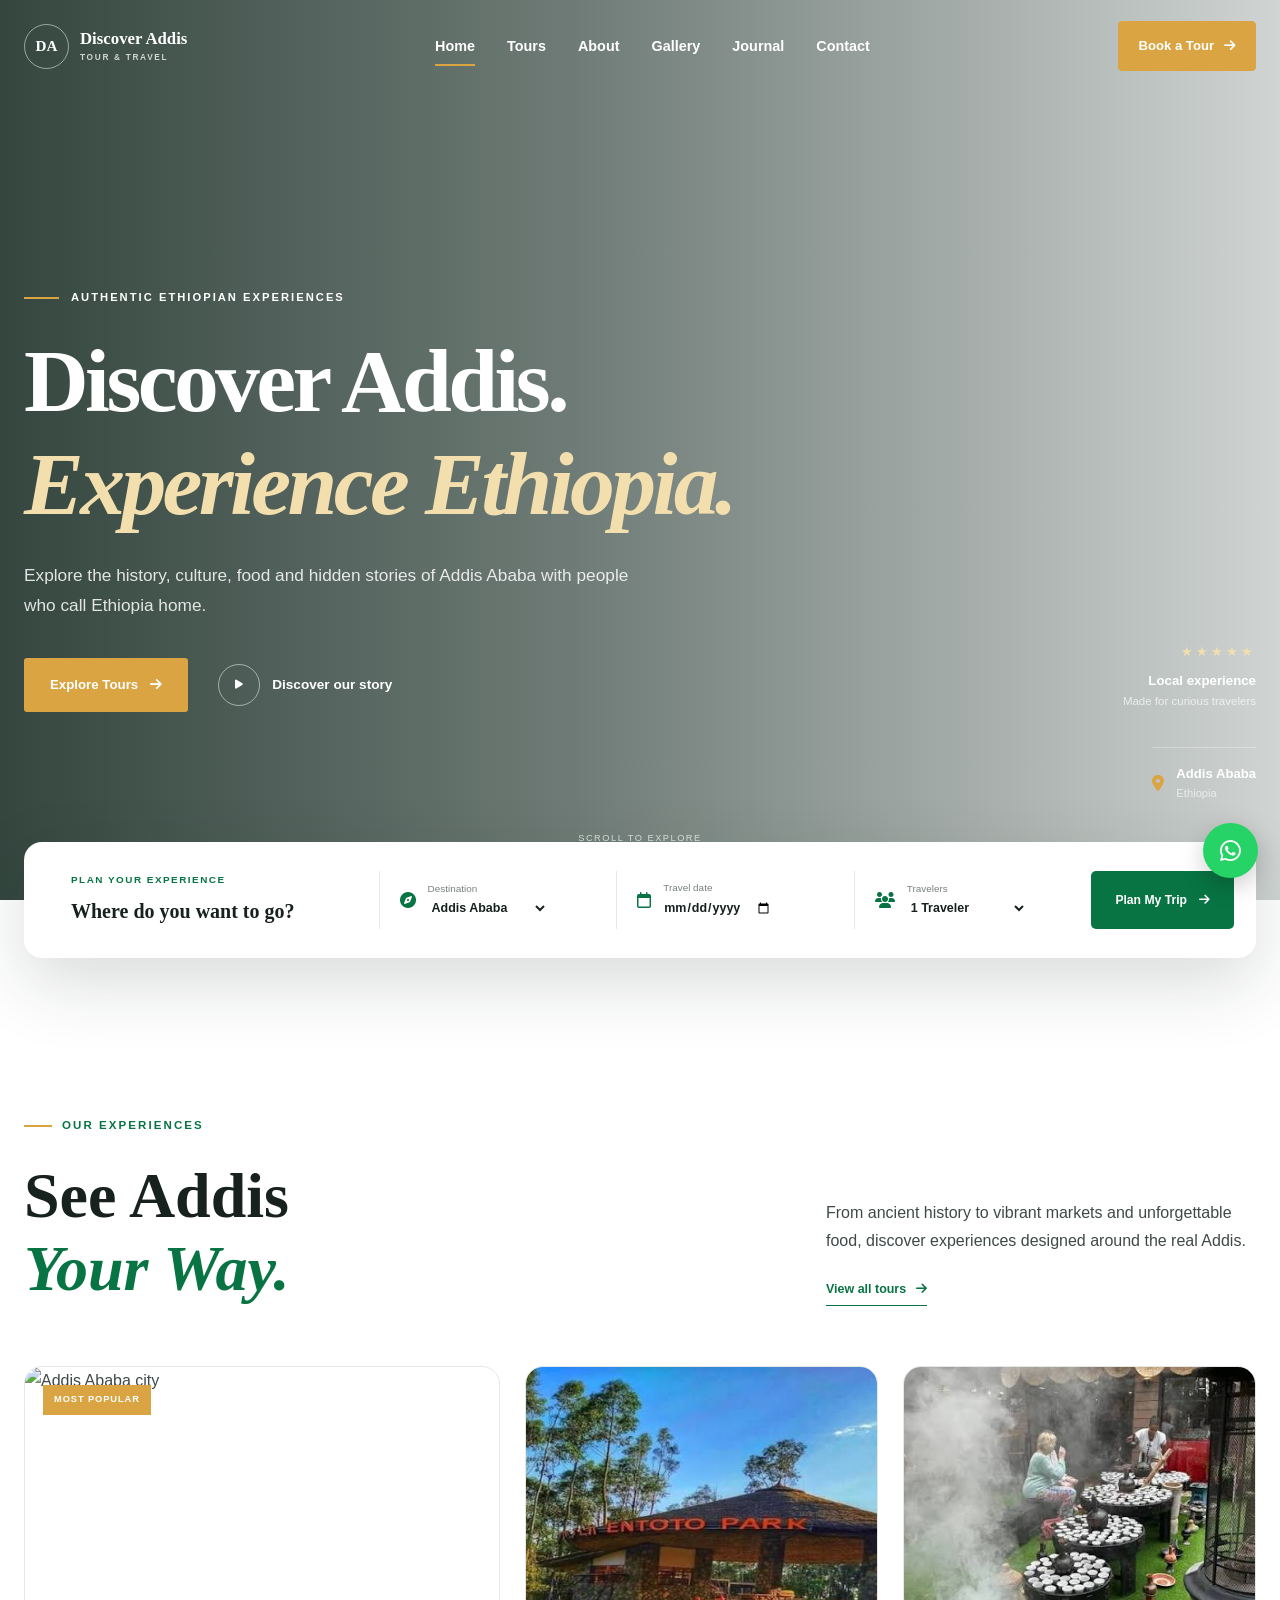
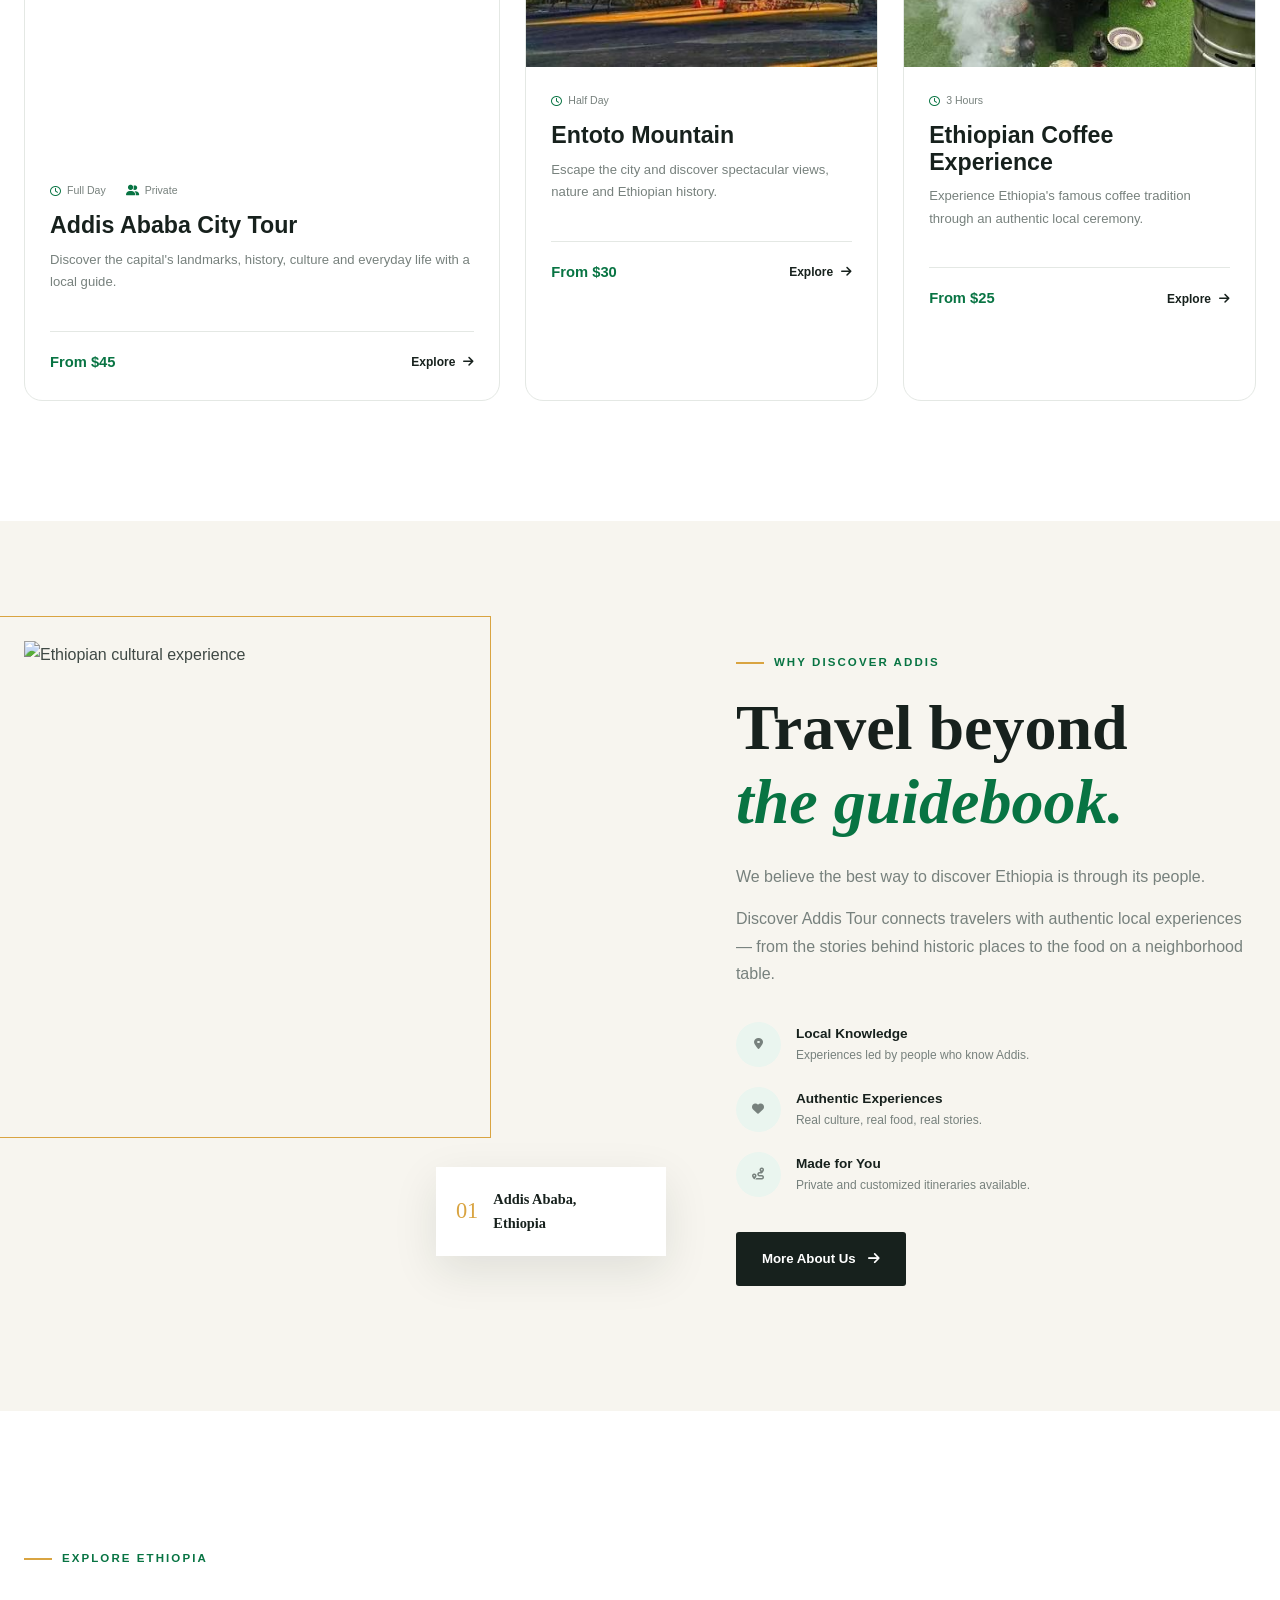
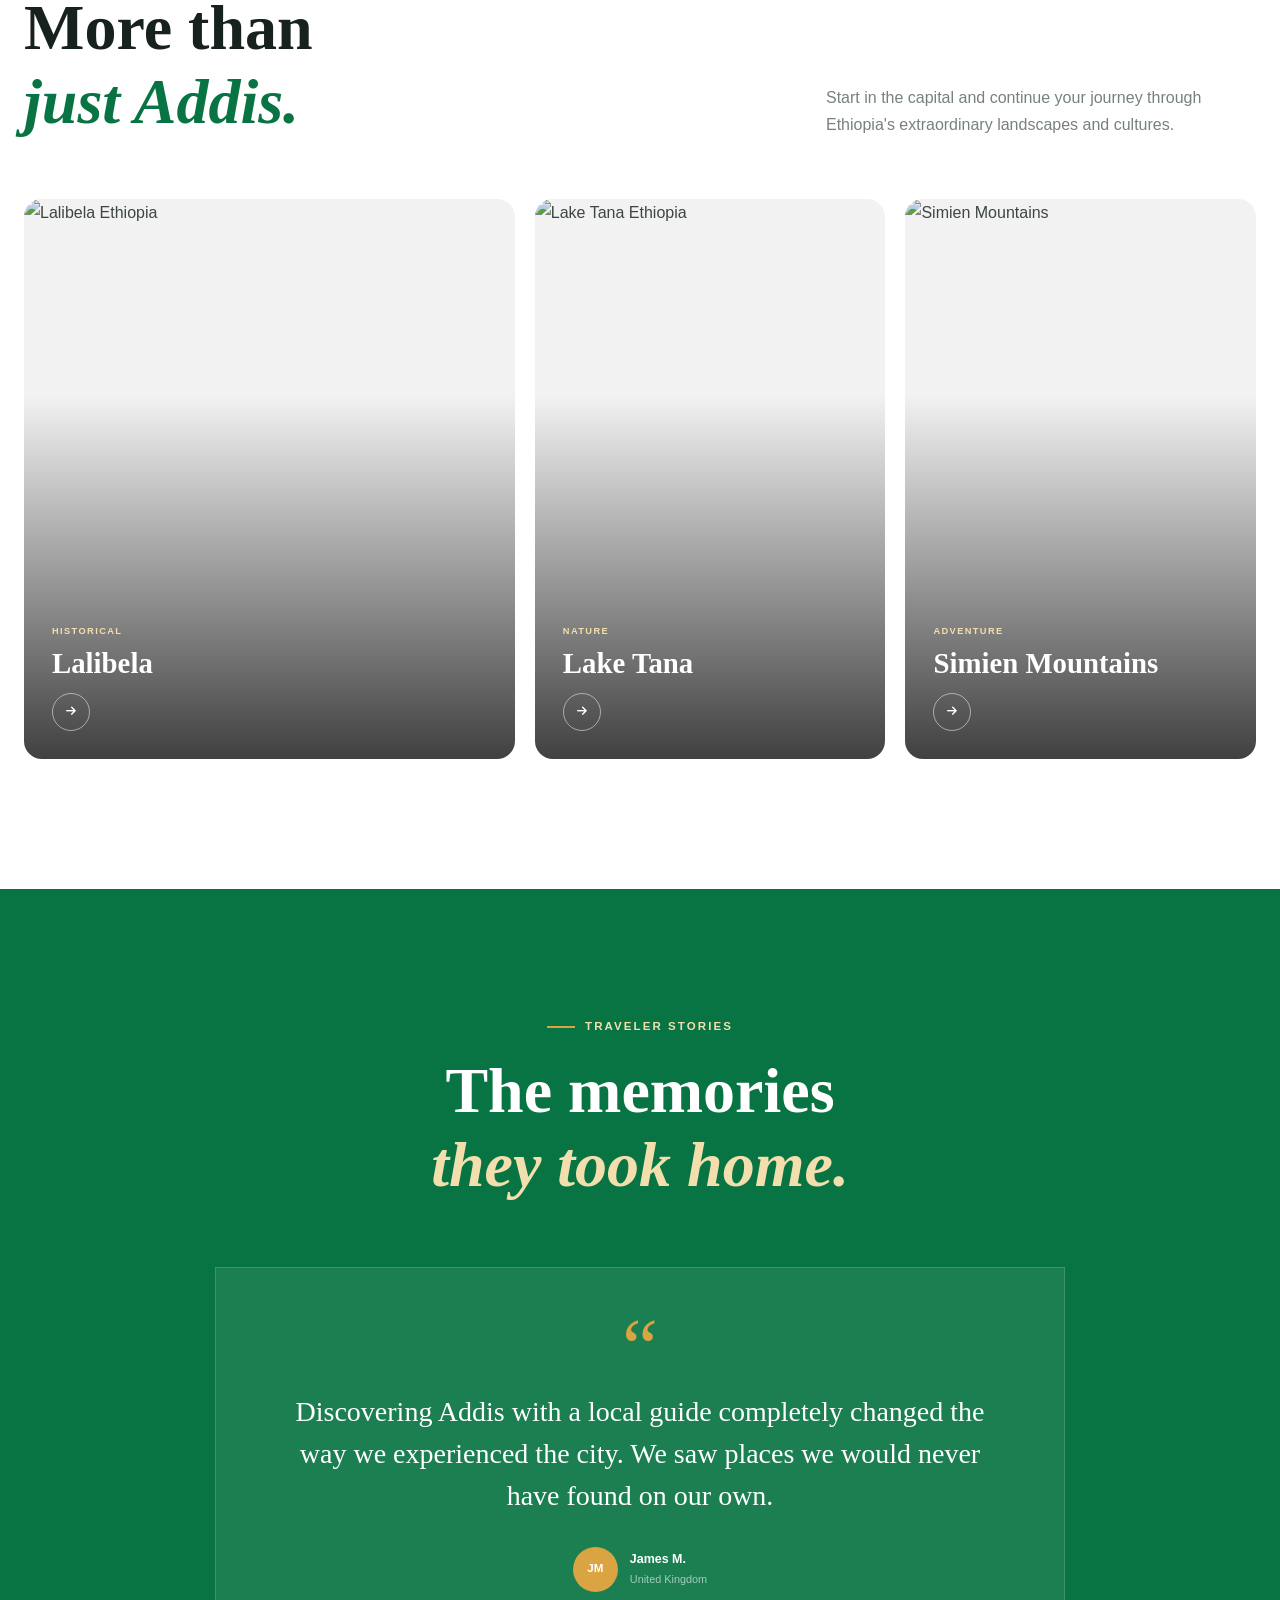
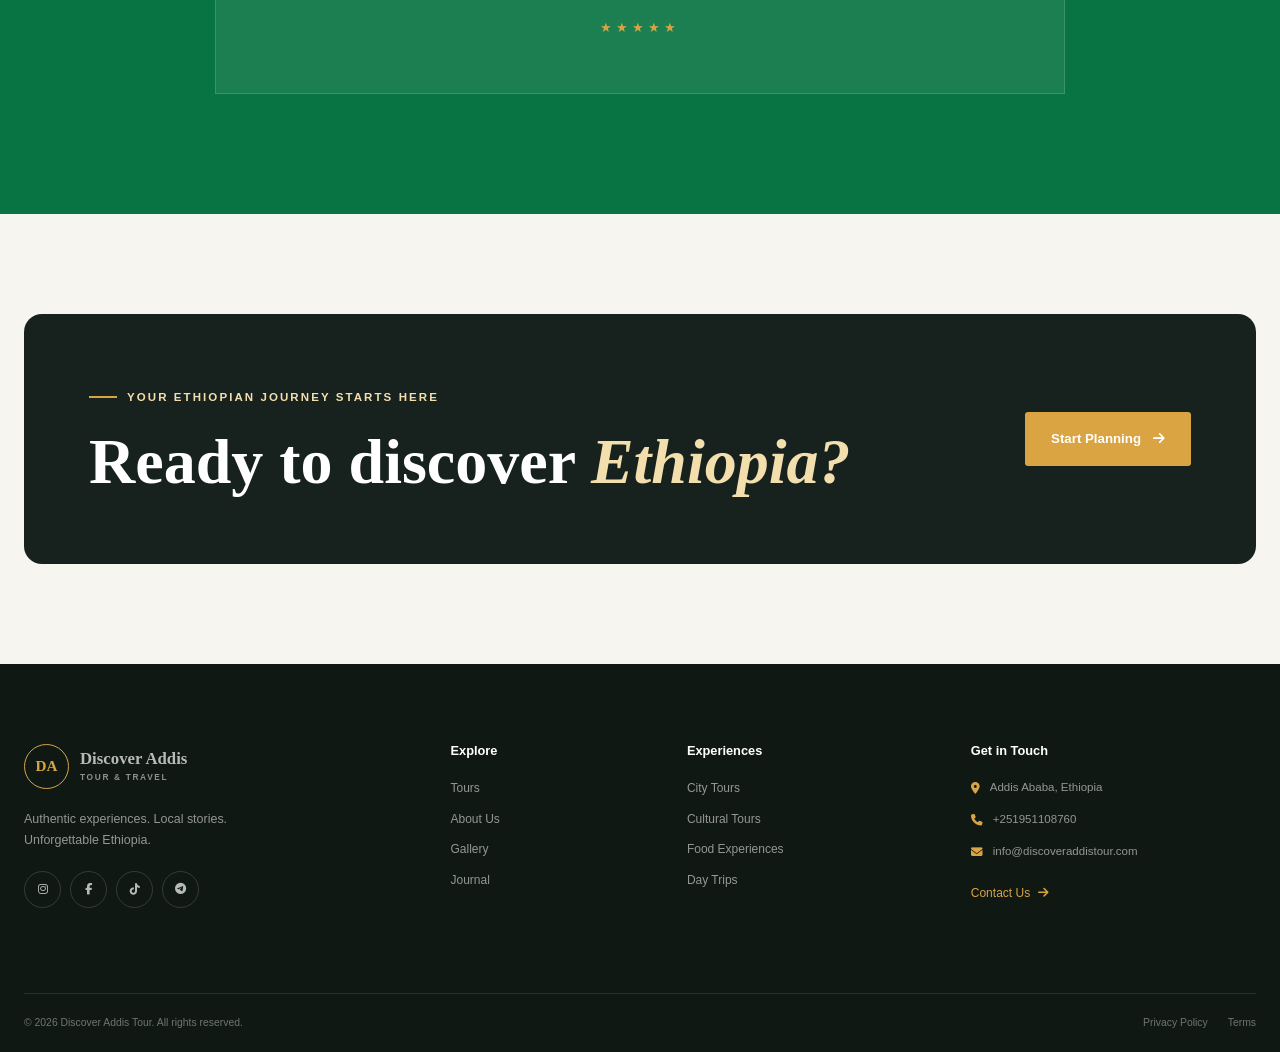
==== commit a8397325: "Update print statement from 'Hello' to 'Goodbye'" ====
--- a/index.html
+++ b/index.html
@@ -1270,7 +1270,7 @@
 
                 <i class="fa-solid fa-phone"></i>
 
-                +251 900 000 000
+                +251951108760
 
             </p>
 
@@ -1327,7 +1327,7 @@
      FLOATING WHATSAPP
 ===================================================== -->
 
-<a href="https://wa.me/251944142559"
+<a href="https://wa.me/251951108760"
    target="_blank"
    rel="noopener"
    class="whatsapp-float"
